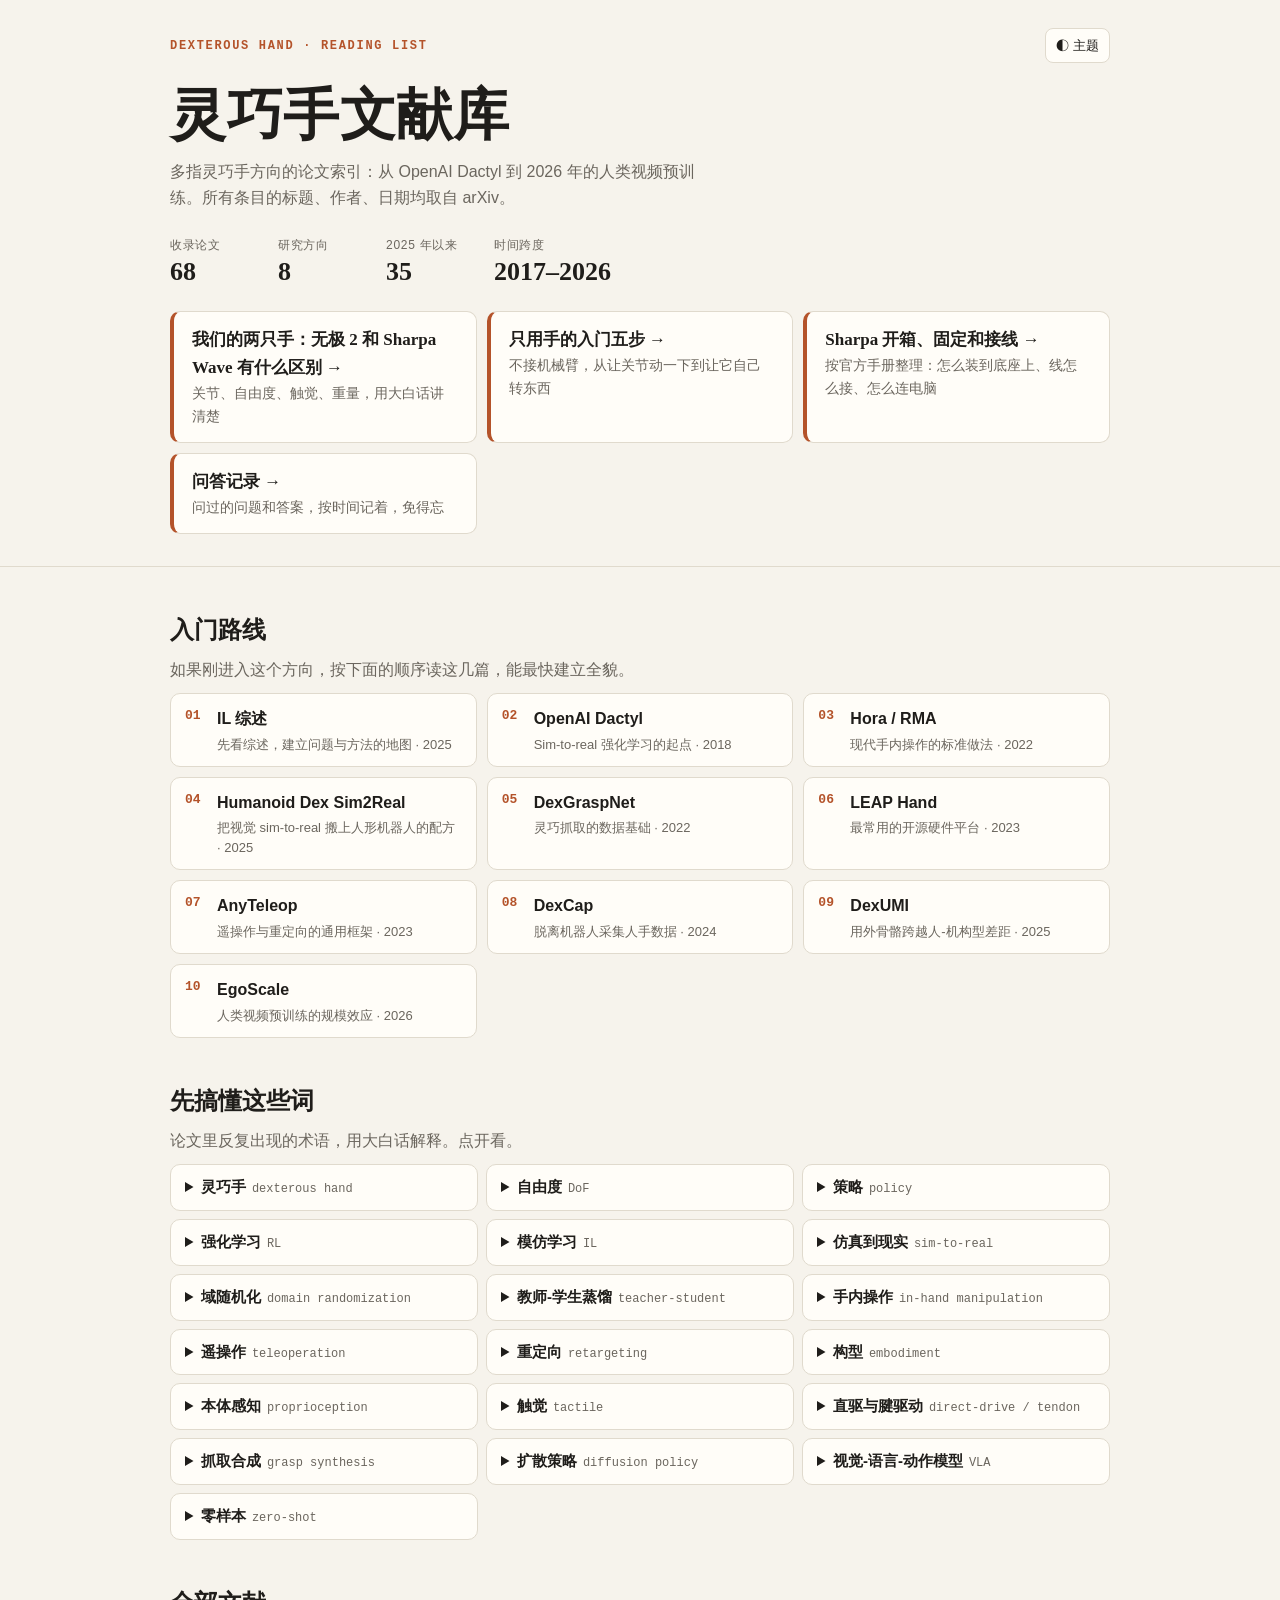
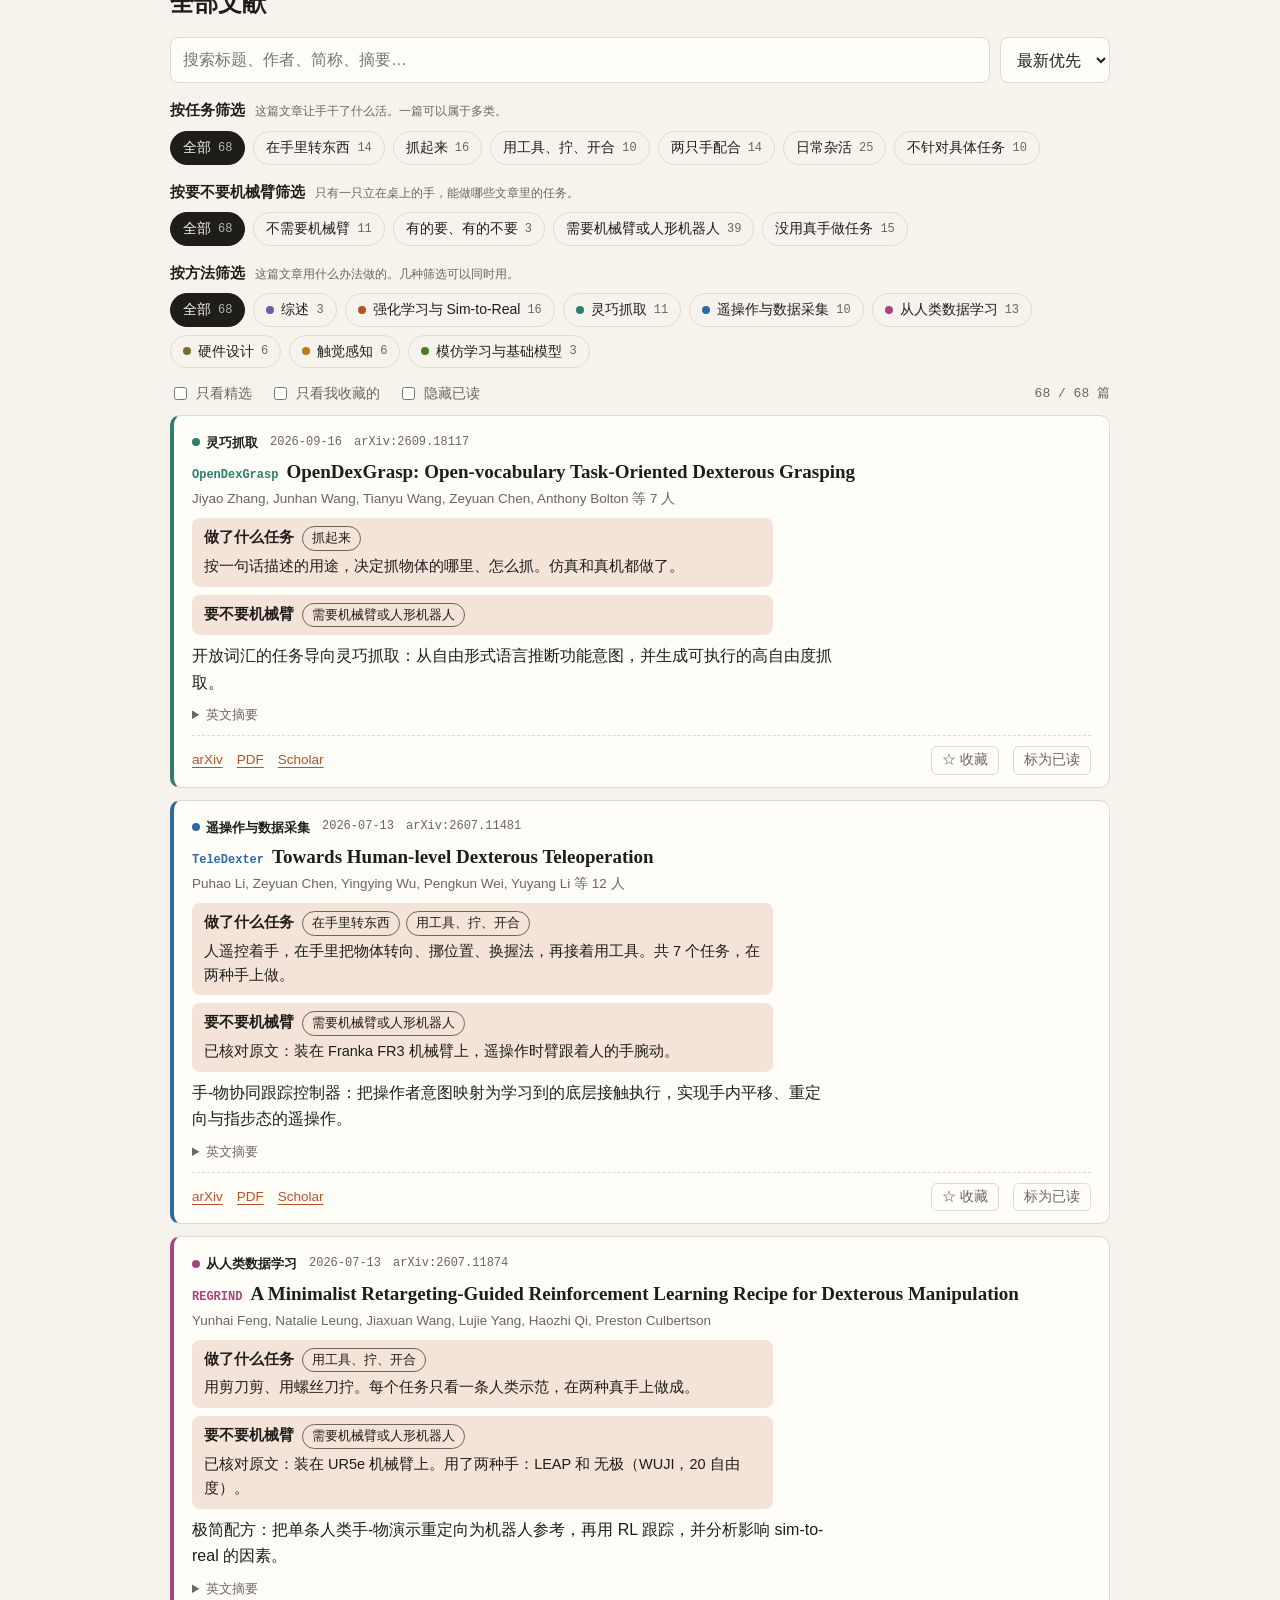
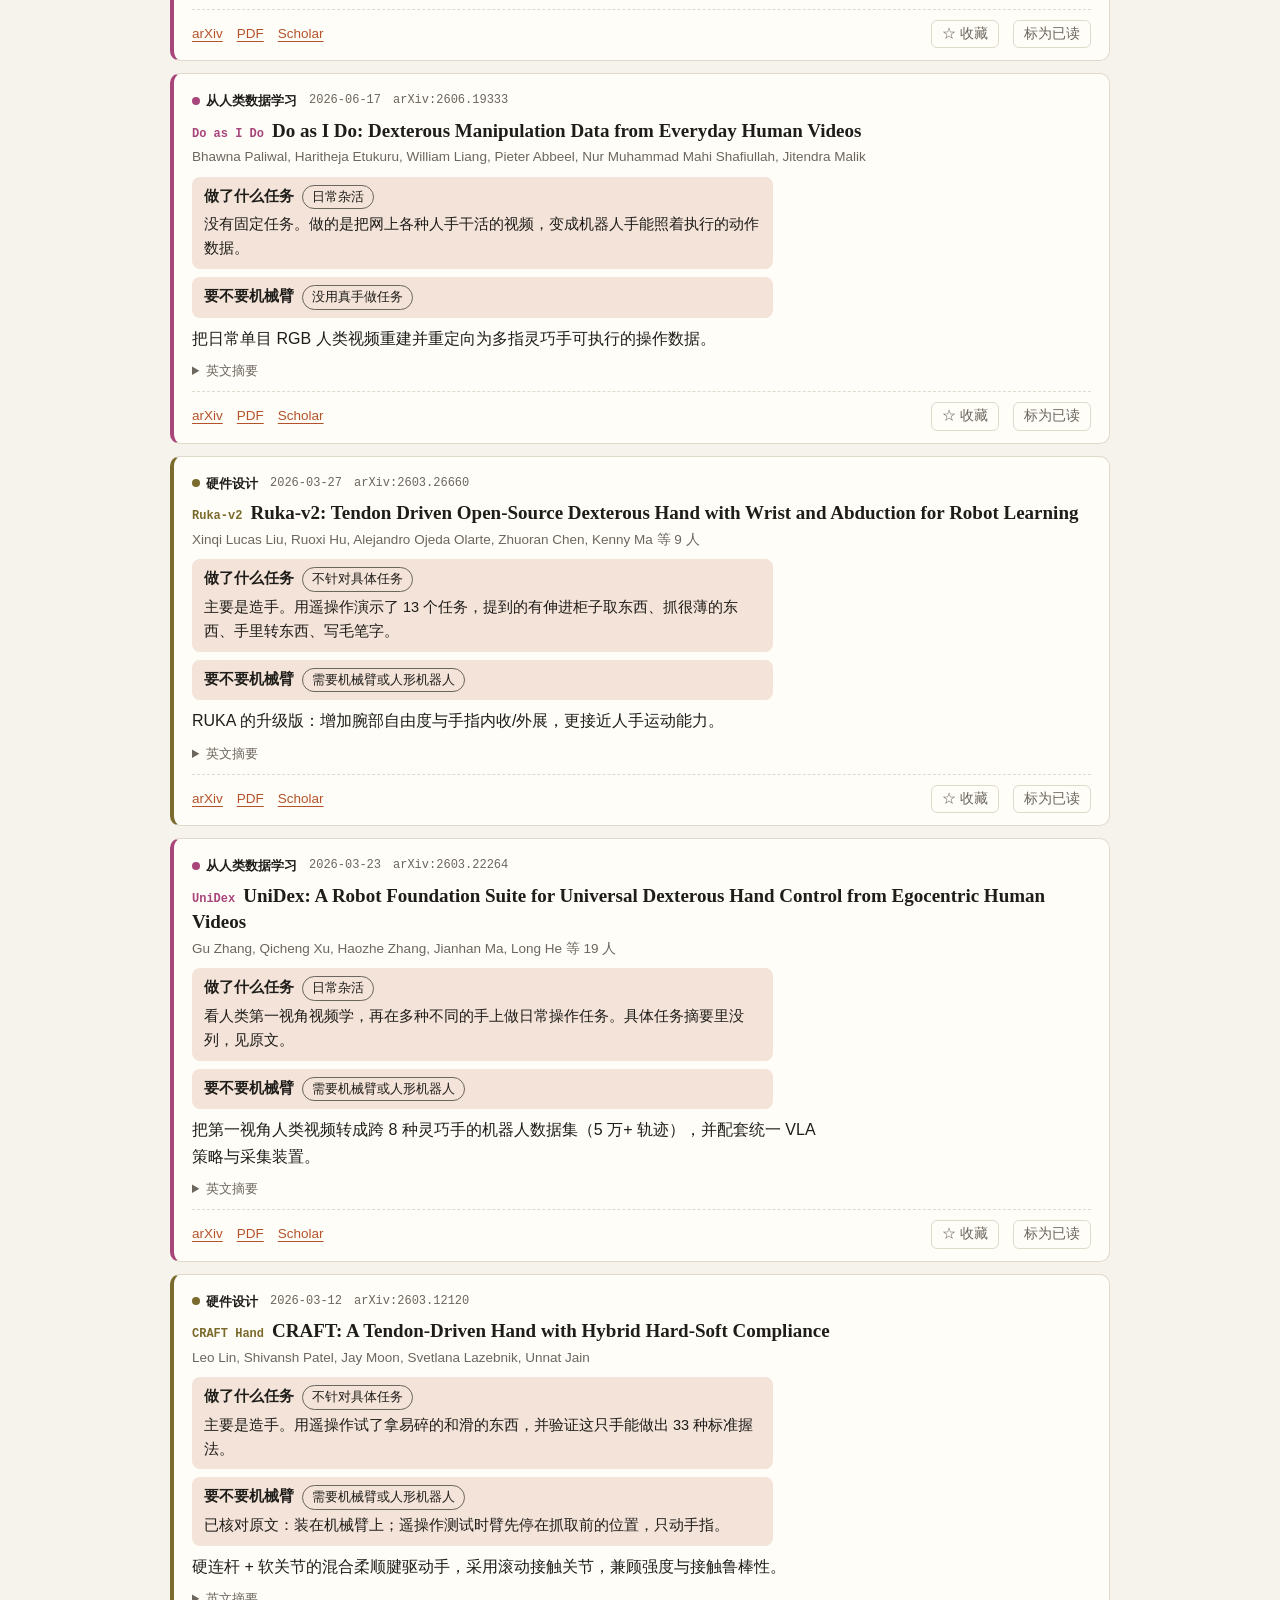
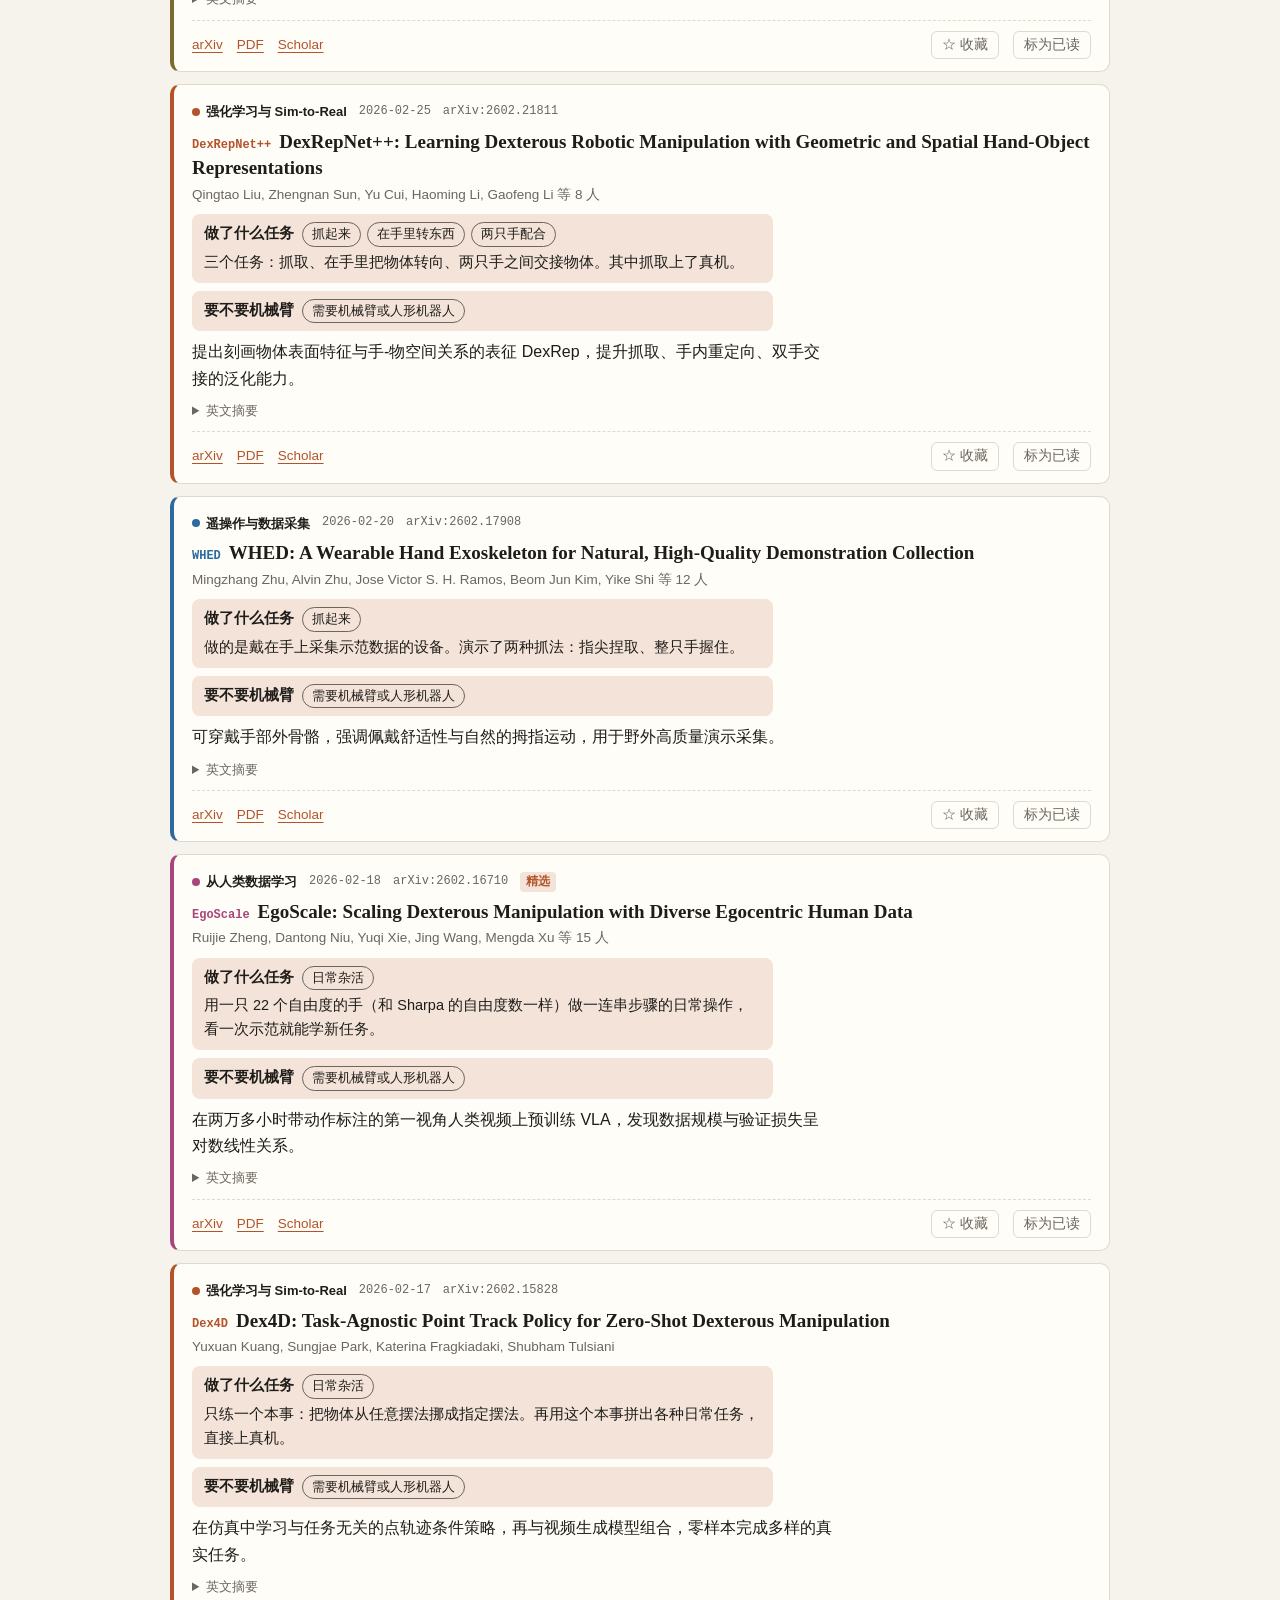
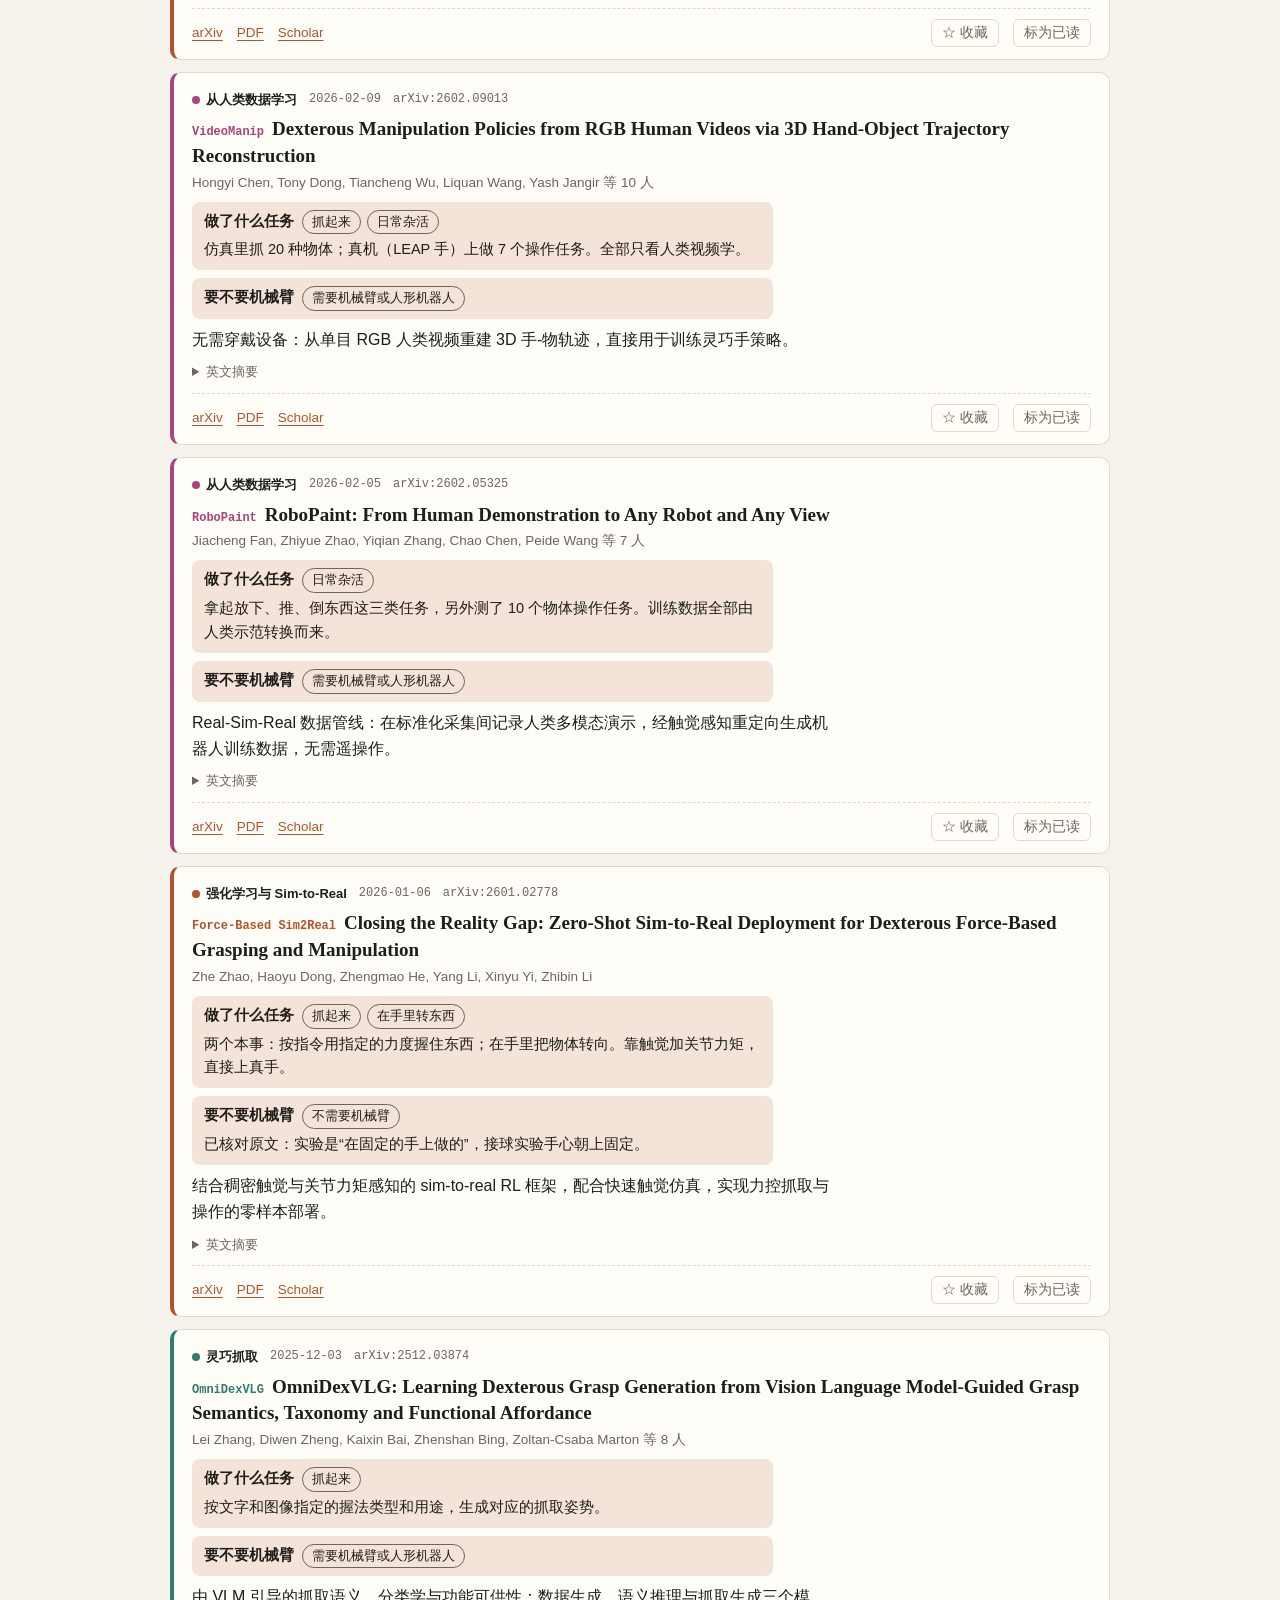
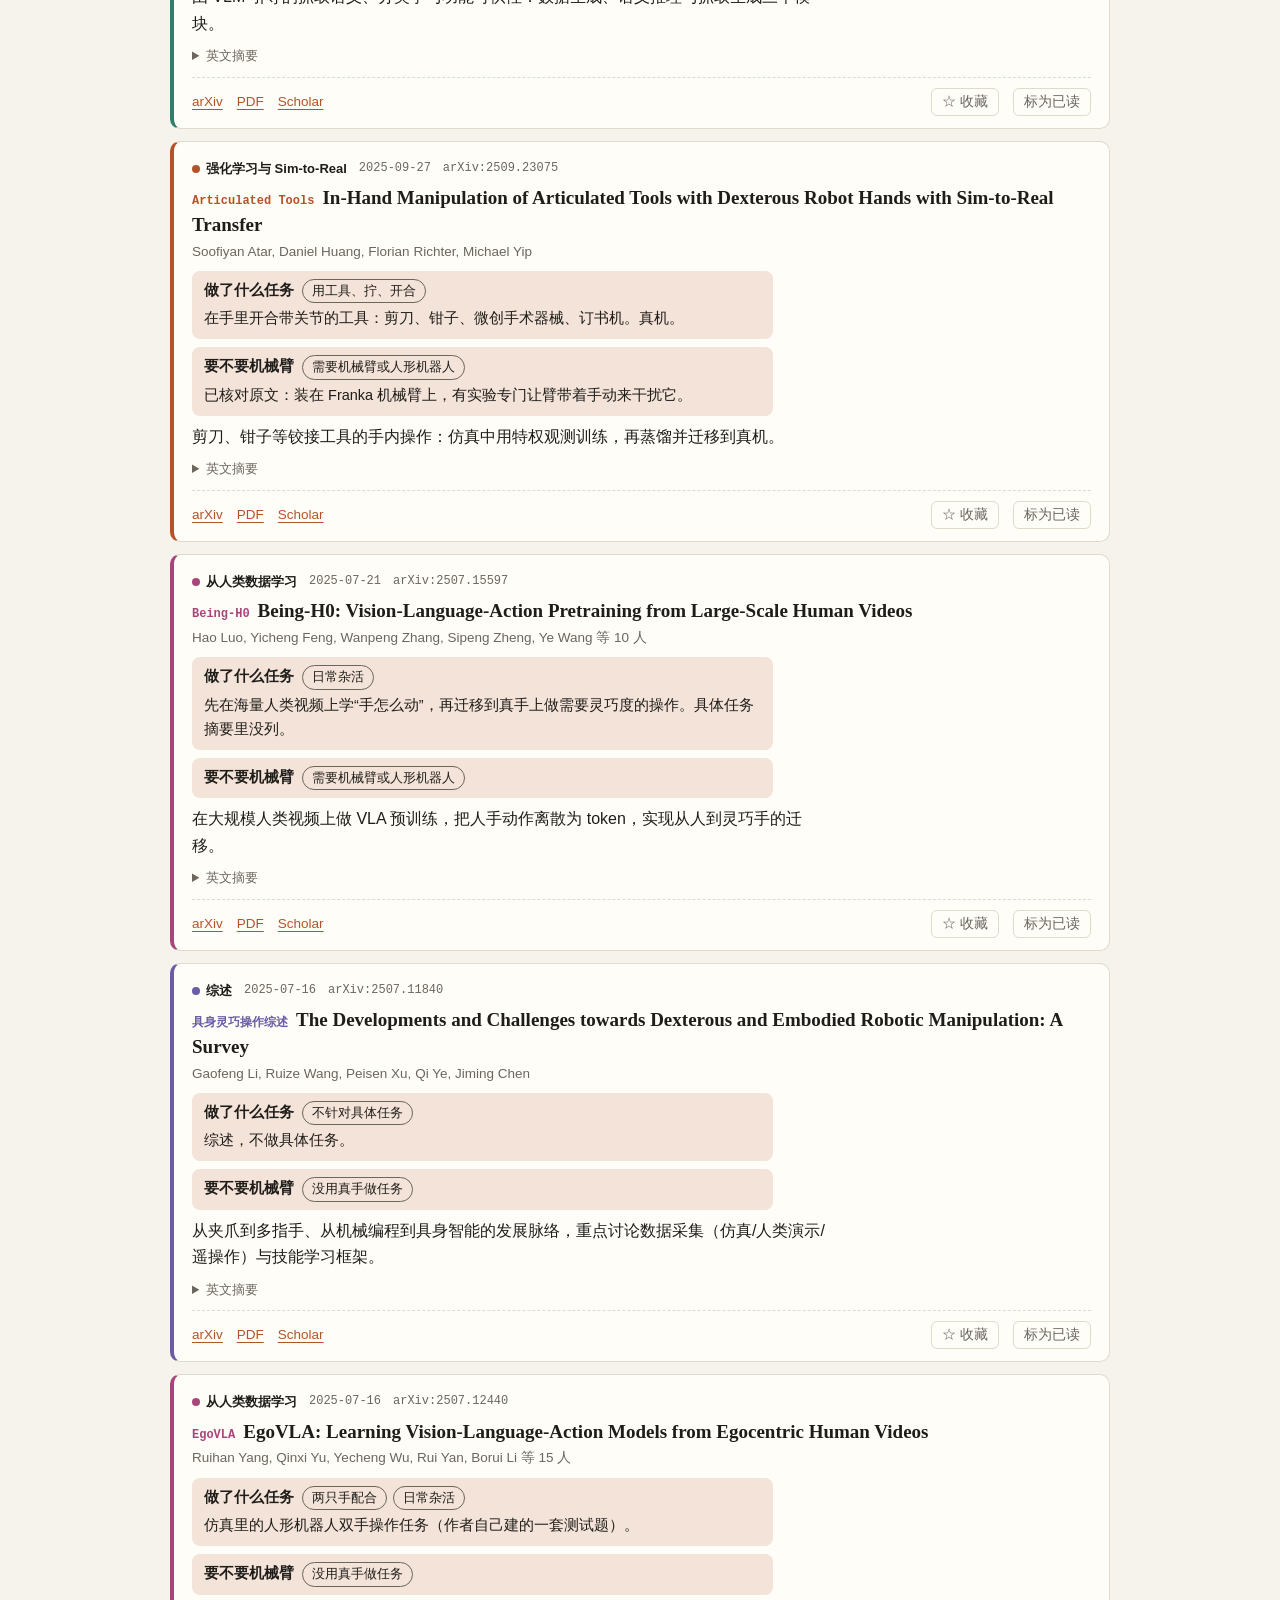
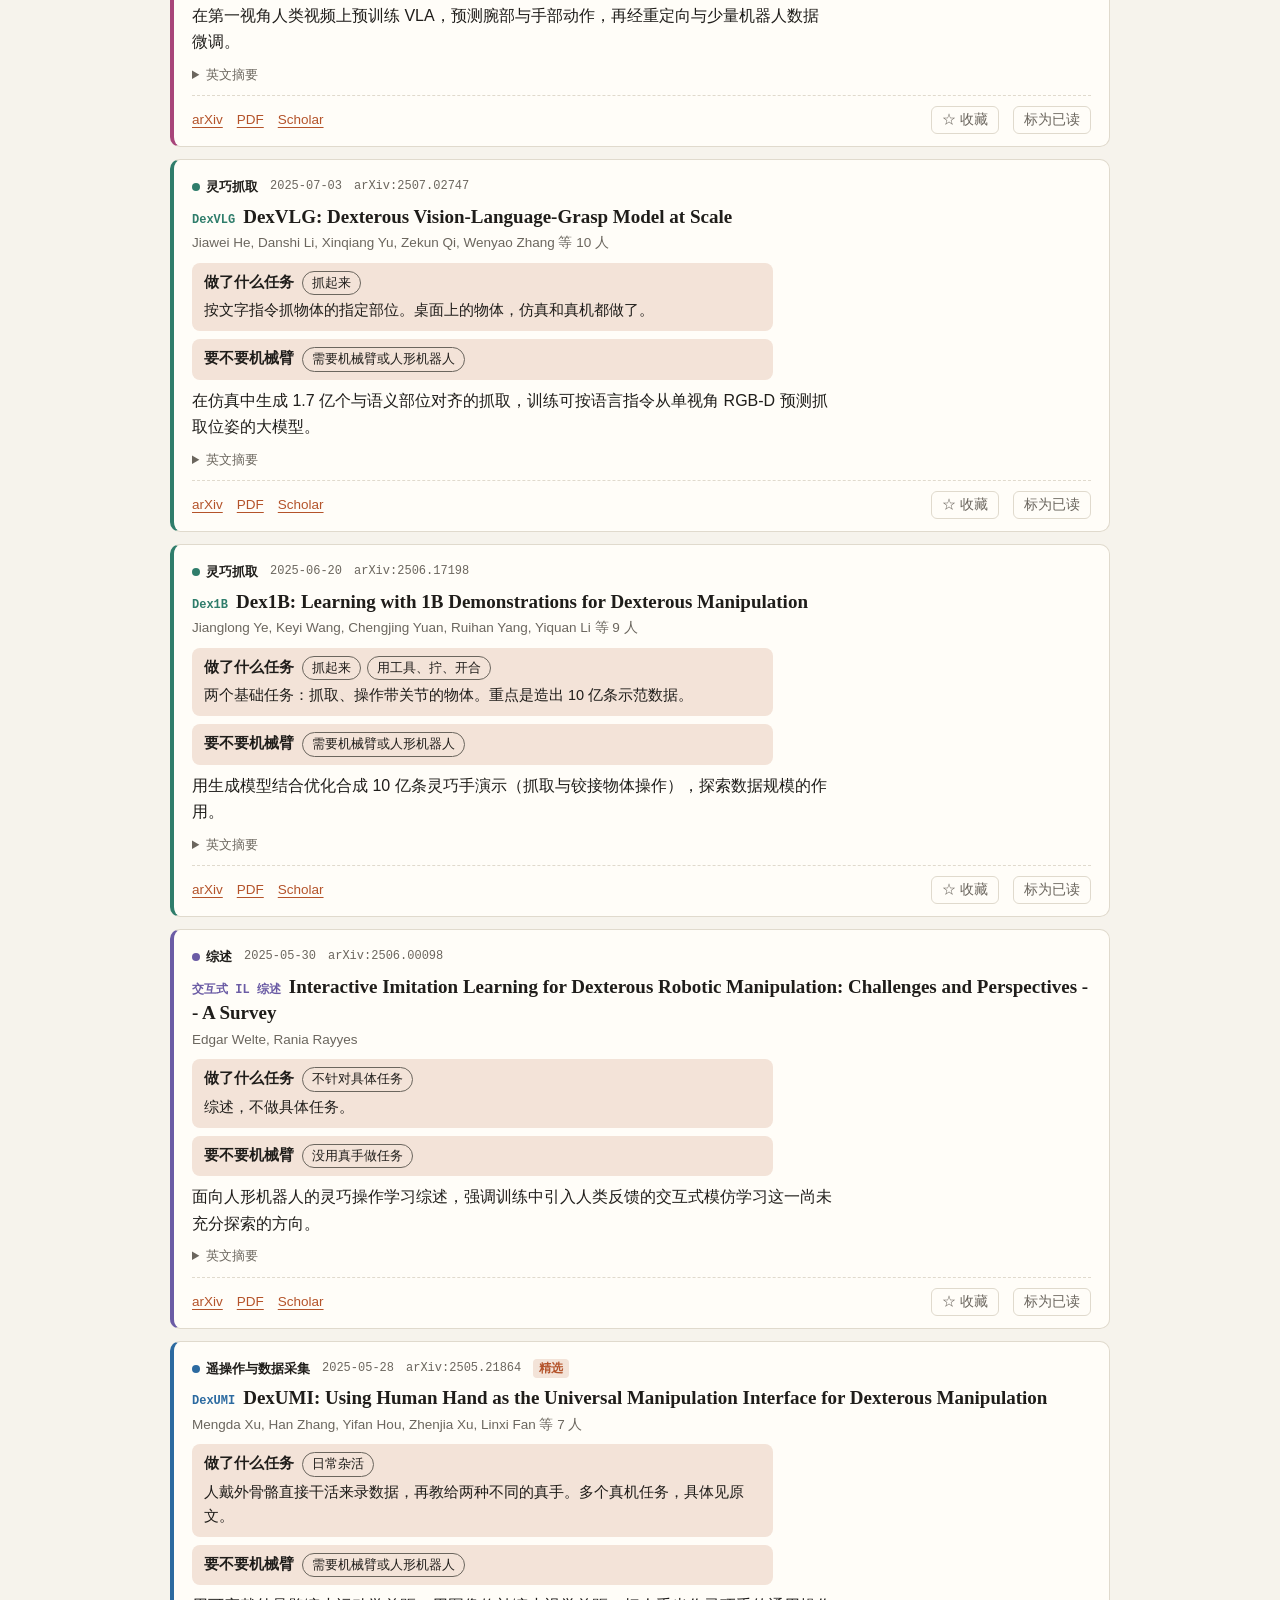
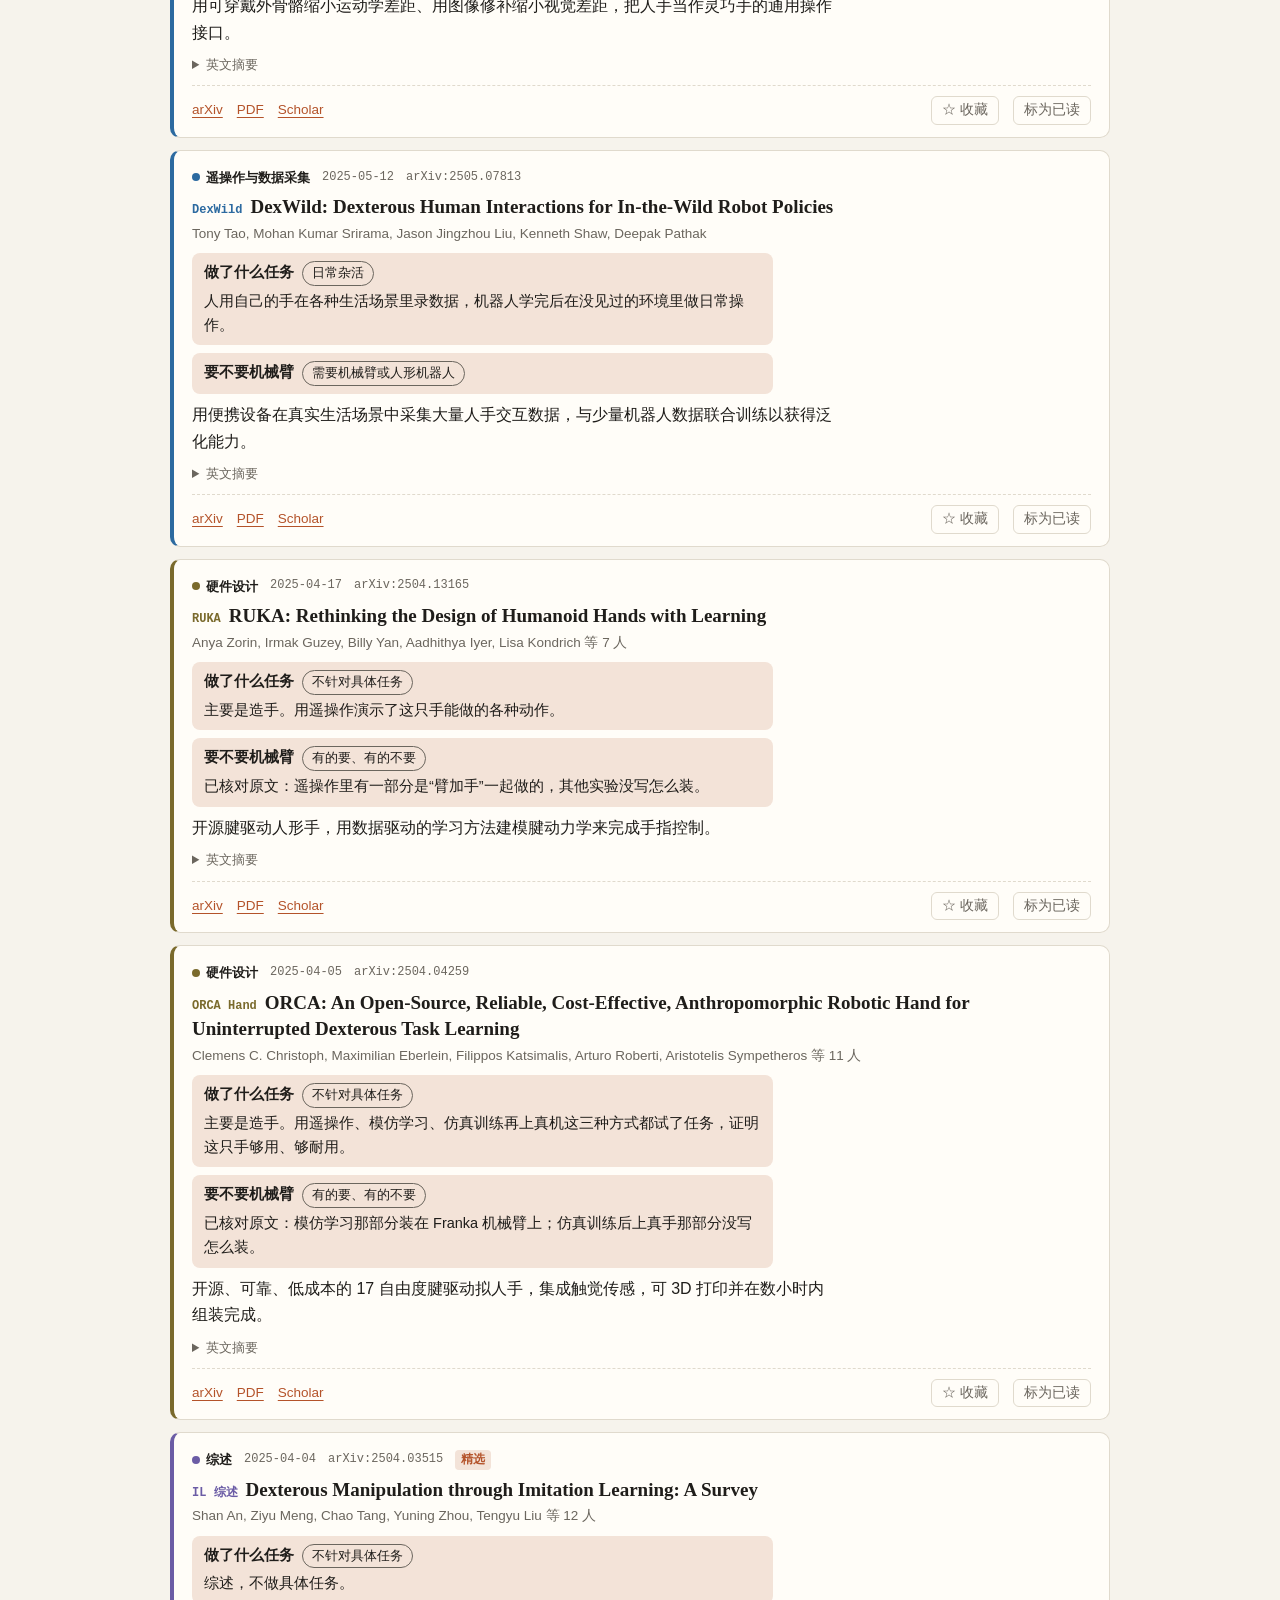
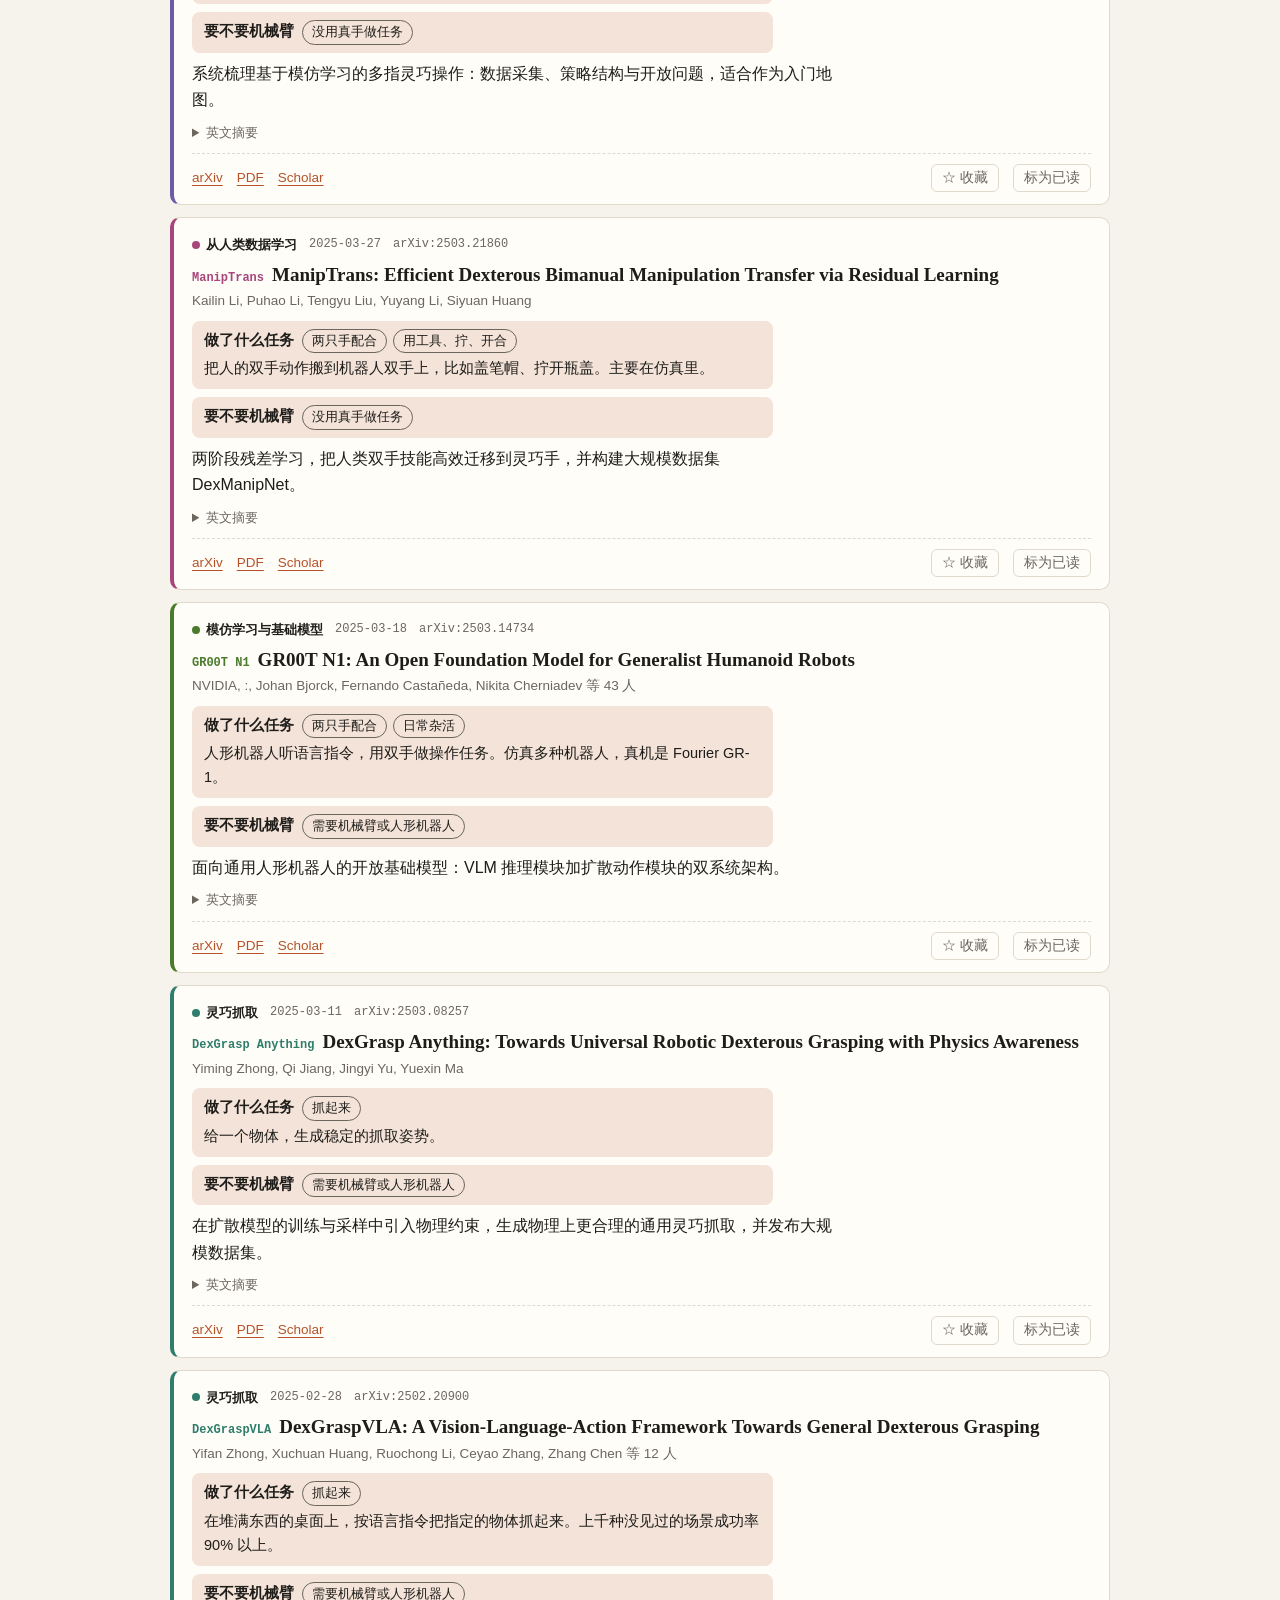
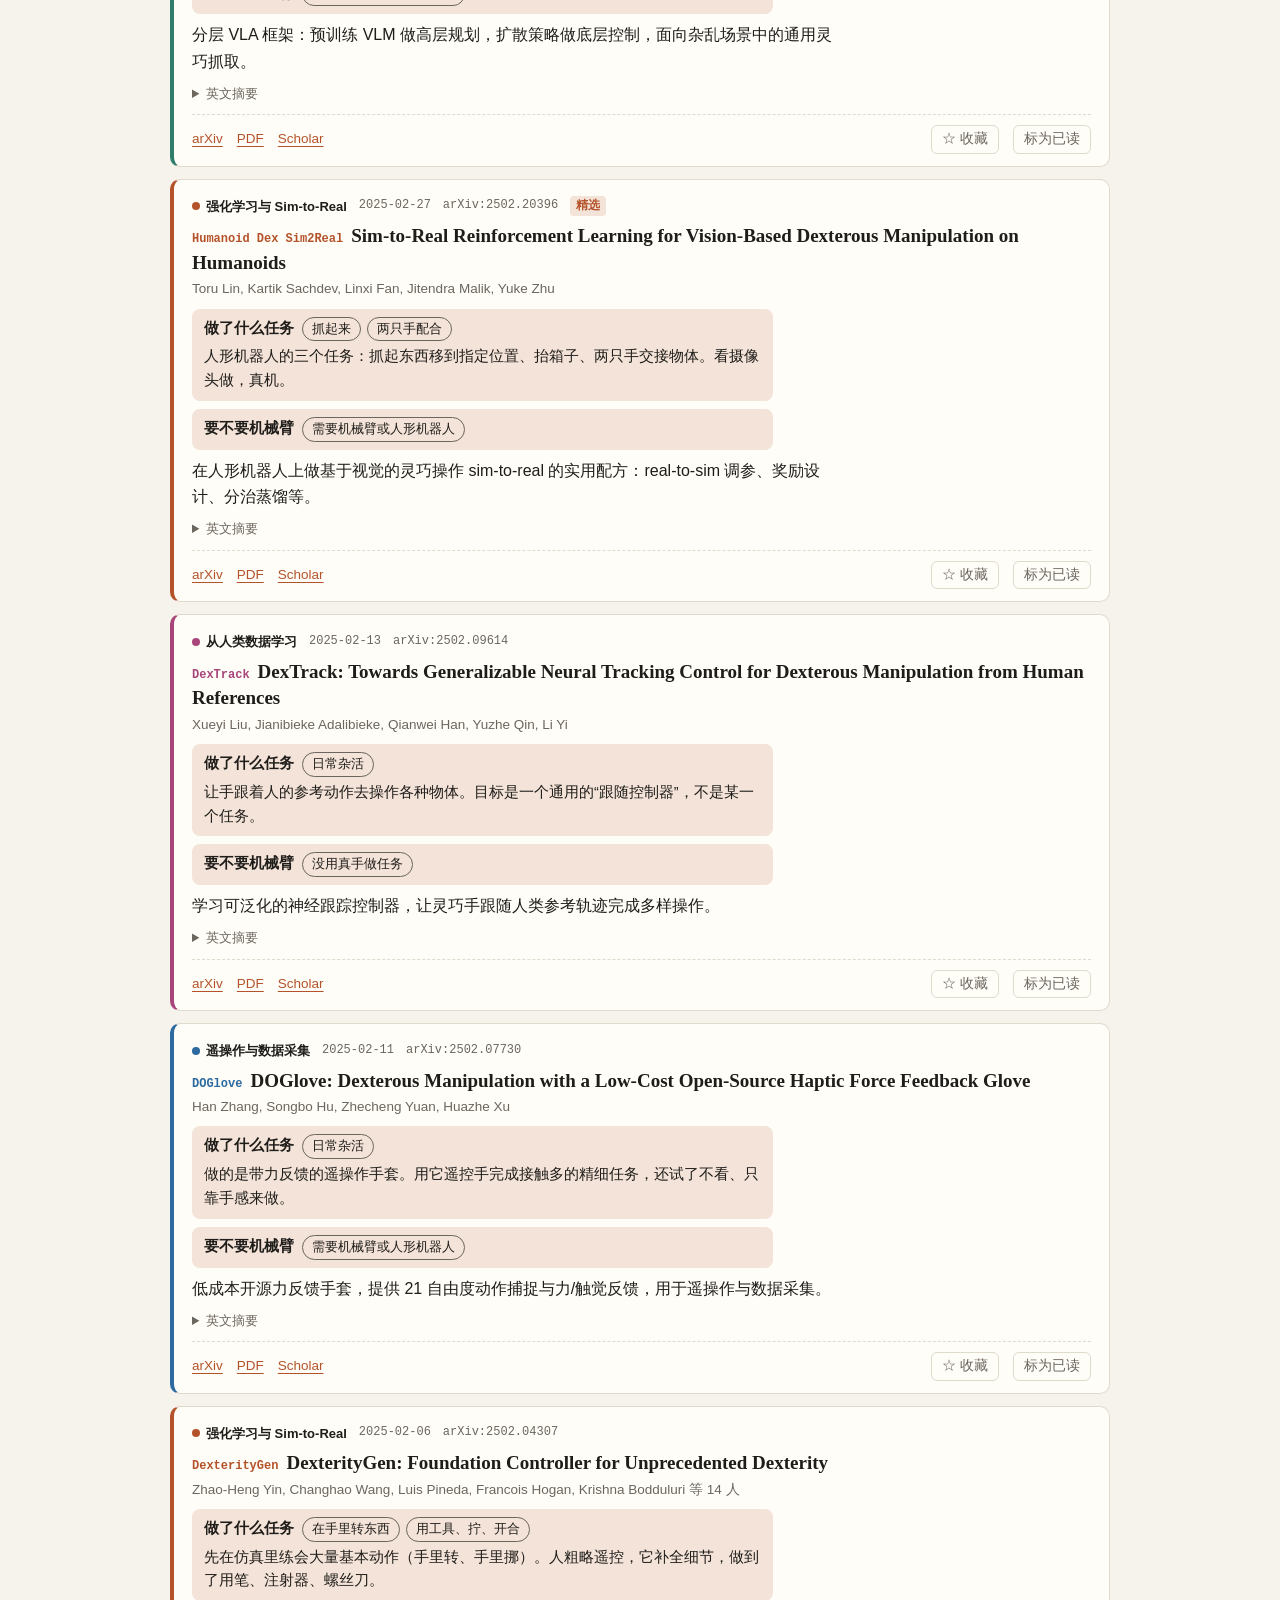
==== index.html @ 84facf24 "Sharpa 连上电脑并校准成功；文献库加“要不要机械臂”筛选 - 问答记录：问题 11（网口没设地址导致 ping 不通）、问题 12（校准报 Soft limit validation faile" ====
<!doctype html>
<html lang="zh-CN">
<head>
<meta charset="utf-8">
<meta name="viewport" content="width=device-width, initial-scale=1">
<title>灵巧手文献库 · Dexterous Hand Reading List</title>
<link rel="stylesheet" href="style.css">
</head>
<body>
<header class="masthead">
  <div class="wrap">
    <div class="mast-top">
      <span class="kicker">Dexterous Hand · Reading List</span>
      <button id="theme" class="ghost" type="button" aria-label="切换明暗主题">◐ 主题</button>
    </div>
    <h1>灵巧手文献库</h1>
    <p class="lede">多指灵巧手方向的论文索引：从 OpenAI Dactyl 到 2026 年的人类视频预训练。所有条目的标题、作者、日期均取自 arXiv。</p>
    <dl class="stats" id="stats"></dl>
    <div class="navcards">
      <a class="navcard" href="compare.html"><strong>我们的两只手：无极 2 和 Sharpa Wave 有什么区别 →</strong><span>关节、自由度、触觉、重量，用大白话讲清楚</span></a>
      <a class="navcard" href="start.html"><strong>只用手的入门五步 →</strong><span>不接机械臂，从让关节动一下到让它自己转东西</span></a>
      <a class="navcard" href="setup.html"><strong>Sharpa 开箱、固定和接线 →</strong><span>按官方手册整理：怎么装到底座上、线怎么接、怎么连电脑</span></a>
      <a class="navcard" href="notes.html"><strong>问答记录 →</strong><span>问过的问题和答案，按时间记着，免得忘</span></a>
    </div>
  </div>
</header>

<main class="wrap">
  <section class="route" aria-labelledby="route-h">
    <h2 id="route-h">入门路线</h2>
    <p class="route-note">如果刚进入这个方向，按下面的顺序读这几篇，能最快建立全貌。</p>
    <ol id="route"></ol>
  </section>

  <section aria-labelledby="gloss-h">
    <h2 id="gloss-h">先搞懂这些词</h2>
    <p class="route-note">论文里反复出现的术语，用大白话解释。点开看。</p>
    <div id="gloss" class="gloss"></div>
  </section>

  <section aria-labelledby="lib-h">
    <h2 id="lib-h">全部文献</h2>
    <div class="controls">
      <input id="q" type="search" placeholder="搜索标题、作者、简称、摘要…" autocomplete="off" aria-label="搜索">
      <select id="sort" aria-label="排序">
        <option value="new">最新优先</option>
        <option value="old">最早优先</option>
        <option value="title">按标题</option>
      </select>
    </div>
    <p class="filter-label">按任务筛选 <small>这篇文章让手干了什么活。一篇可以属于多类。</small></p>
    <div class="chips" id="taskchips" role="group" aria-label="按任务筛选"></div>
    <p id="tasknote" class="catnote" hidden></p>
    <p class="filter-label">按要不要机械臂筛选 <small>只有一只立在桌上的手，能做哪些文章里的任务。</small></p>
    <div class="chips" id="mountchips" role="group" aria-label="按要不要机械臂筛选"></div>
    <p id="mountnote" class="catnote" hidden></p>
    <p class="filter-label">按方法筛选 <small>这篇文章用什么办法做的。几种筛选可以同时用。</small></p>
    <div class="chips" id="chips" role="group" aria-label="按方法筛选"></div>
    <p id="catnote" class="catnote" hidden></p>
    <div class="toggles">
      <label><input type="checkbox" id="onlyStar"> 只看精选</label>
      <label><input type="checkbox" id="onlySaved"> 只看我收藏的</label>
      <label><input type="checkbox" id="hideRead"> 隐藏已读</label>
      <span id="count" class="count" aria-live="polite"></span>
    </div>
    <div id="list" class="list"></div>
    <p id="empty" class="empty" hidden>没有符合条件的论文，换个关键词或清除筛选试试。</p>
  </section>
</main>

<footer class="wrap foot">
  <p>数据来源：arXiv API。中文导读为人工撰写的一句话概括，细节请以原文为准。“做了什么任务”根据摘要和对论文的了解整理，没有逐篇核对全文；写着“具体见原文”的是摘要里没列出任务的。收藏与已读状态只保存在本浏览器。</p>
</footer>

<script src="app.js"></script>
</body>
</html>
---- style.css ----
:root {
  --bg: #f6f3ec;
  --surface: #fffdf8;
  --ink: #1f1d1a;
  --muted: #6b665e;
  --line: #e0dacd;
  --accent: #b4532a;
  --accent-soft: #f3e3d8;
  --mark: #ffe9a8;
  --c-survey: #6b5ca5;
  --c-rl: #b4532a;
  --c-grasp: #2f7d6b;
  --c-teleop: #2c6aa0;
  --c-human: #a8457a;
  --c-hardware: #7a6a2c;
  --c-tactile: #c07a1c;
  --c-vla: #4a7a2c;
  --serif: "Noto Serif SC", "Source Han Serif SC", "Songti SC", "STSong", Georgia, serif;
  --sans: -apple-system, "PingFang SC", "Noto Sans SC", "Microsoft YaHei", "Segoe UI", Roboto, sans-serif;
  --mono: ui-monospace, "SF Mono", Menlo, Consolas, monospace;
}
:root[data-theme="dark"] {
  --bg: #171614;
  --surface: #201f1c;
  --ink: #ece7dc;
  --muted: #a09a8e;
  --line: #36332d;
  --accent: #e58a5c;
  --accent-soft: #3a2a20;
  --mark: #5c4a10;
  --c-survey: #a99be0;
  --c-rl: #e58a5c;
  --c-grasp: #6cc2ad;
  --c-teleop: #78b3e6;
  --c-human: #e088b8;
  --c-hardware: #c9b866;
  --c-tactile: #e8ad55;
  --c-vla: #98c877;
}
@media (prefers-color-scheme: dark) {
  :root:not([data-theme="light"]) {
    --bg: #171614; --surface: #201f1c; --ink: #ece7dc; --muted: #a09a8e;
    --line: #36332d; --accent: #e58a5c; --accent-soft: #3a2a20; --mark: #5c4a10;
    --c-survey: #a99be0; --c-rl: #e58a5c; --c-grasp: #6cc2ad; --c-teleop: #78b3e6;
    --c-human: #e088b8; --c-hardware: #c9b866; --c-tactile: #e8ad55; --c-vla: #98c877;
  }
}

* { box-sizing: border-box; }
html { -webkit-text-size-adjust: 100%; }
body {
  margin: 0;
  background: var(--bg);
  color: var(--ink);
  font: 16px/1.65 var(--sans);
}
.wrap { max-width: 980px; margin: 0 auto; padding: 0 20px; }
a { color: var(--accent); text-underline-offset: 3px; }
h1, h2 { font-family: var(--serif); font-weight: 700; text-wrap: balance; }

/* masthead */
.masthead { border-bottom: 1px solid var(--line); padding: 28px 0 32px; }
.mast-top { display: flex; justify-content: space-between; align-items: center; gap: 12px; }
.kicker {
  font: 600 12px/1 var(--mono);
  letter-spacing: .14em; text-transform: uppercase; color: var(--accent);
}
h1 { font-size: clamp(34px, 6vw, 56px); line-height: 1.1; margin: 22px 0 12px; letter-spacing: .01em; }
.lede { max-width: 62ch; color: var(--muted); margin: 0 0 24px; }
.stats { display: flex; flex-wrap: wrap; gap: 8px 36px; margin: 0; }
.stats div { min-width: 72px; }
.stats dt { font-size: 12px; color: var(--muted); letter-spacing: .06em; }
.stats dd { margin: 0; font: 700 26px/1.2 var(--serif); font-variant-numeric: tabular-nums; }

h2 { font-size: 24px; margin: 44px 0 6px; }

/* route */
.route-note { color: var(--muted); margin: 0 0 14px; }
#route { list-style: none; margin: 0; padding: 0; display: grid; gap: 10px; grid-template-columns: repeat(auto-fill, minmax(280px, 1fr)); counter-reset: r; }
#route li {
  counter-increment: r;
  background: var(--surface); border: 1px solid var(--line); border-radius: 10px;
  padding: 12px 14px 12px 46px; position: relative;
}
#route li::before {
  content: counter(r, decimal-leading-zero);
  position: absolute; left: 14px; top: 13px;
  font: 600 13px/1.4 var(--mono); color: var(--accent);
}
#route a { color: var(--ink); font-weight: 600; text-decoration: none; }
#route a:hover { color: var(--accent); text-decoration: underline; }
#route small { display: block; color: var(--muted); font-size: 13px; line-height: 1.5; margin-top: 2px; }

/* glossary */
.gloss { display: grid; gap: 8px; grid-template-columns: repeat(auto-fill, minmax(280px, 1fr)); align-items: start; }
.gloss details { background: var(--surface); border: 1px solid var(--line); border-radius: 10px; padding: 10px 14px; }
.gloss summary { color: var(--ink); font-size: 15px; font-weight: 600; width: auto; }
.gloss summary small { color: var(--muted); font: 12px var(--mono); margin-left: 6px; font-weight: 400; }
.gloss details p { color: var(--ink); font-size: 14.5px; margin: 8px 0 2px; }
.catnote { background: var(--accent-soft); border-radius: 8px; padding: 10px 14px; margin: 12px 0 0; font-size: 14.5px; max-width: 80ch; }

/* controls */
.controls { display: flex; gap: 10px; margin: 14px 0 12px; }
input[type="search"], select, .ghost {
  font: inherit; color: var(--ink); background: var(--surface);
  border: 1px solid var(--line); border-radius: 8px; padding: 9px 12px;
}
input[type="search"] { flex: 1; min-width: 0; }
.ghost { font-size: 13px; padding: 6px 10px; cursor: pointer; }
:is(input, select, button, summary, a):focus-visible { outline: 2px solid var(--accent); outline-offset: 2px; }

.chips { display: flex; flex-wrap: wrap; gap: 8px; }
.chip {
  font: inherit; font-size: 14px; cursor: pointer;
  color: var(--ink); background: transparent;
  border: 1px solid var(--line); border-radius: 999px; padding: 4px 12px;
  display: inline-flex; align-items: center; gap: 7px;
}
.chip .dot, .tag .dot { width: 8px; height: 8px; border-radius: 50%; background: var(--c); flex: none; }
.chip .n { color: var(--muted); font: 12px var(--mono); }
.chip:hover { border-color: var(--muted); }
.chip[aria-pressed="true"] { background: var(--ink); color: var(--bg); border-color: var(--ink); }
.chip[aria-pressed="true"] .n { color: inherit; opacity: .7; }

.toggles { display: flex; flex-wrap: wrap; gap: 6px 18px; align-items: center; margin: 14px 0 6px; font-size: 14px; color: var(--muted); }
.toggles label { cursor: pointer; display: inline-flex; align-items: center; gap: 6px; }
.toggles input { accent-color: var(--accent); }
.count { margin-left: auto; font: 13px var(--mono); }

/* list */
.list { display: grid; gap: 12px; margin-top: 10px; }
.paper {
  background: var(--surface); border: 1px solid var(--line); border-left: 4px solid var(--c);
  border-radius: 10px; padding: 16px 18px 12px;
}
.paper.read { opacity: .6; }
.meta { display: flex; flex-wrap: wrap; align-items: center; gap: 6px 12px; font-size: 13px; color: var(--muted); }
.tag { display: inline-flex; align-items: center; gap: 6px; color: var(--ink); font-weight: 600; }
.meta .date, .meta .aid { font-family: var(--mono); font-size: 12px; }
.star { color: var(--accent); background: var(--accent-soft); border-radius: 4px; padding: 0 6px; font-size: 12px; font-weight: 600; }
.paper h3 { font: 700 19px/1.4 var(--serif); margin: 6px 0 2px; overflow-wrap: anywhere; }
.paper h3 a { color: var(--ink); text-decoration: none; }
.paper h3 a:hover { color: var(--accent); text-decoration: underline; }
.short { font: 600 12px var(--mono); color: var(--c); margin-right: 8px; white-space: nowrap; }
.authors { font-size: 13.5px; color: var(--muted); margin: 0 0 8px; }
.zh { margin: 0 0 8px; max-width: 72ch; }
mark { background: var(--mark); color: inherit; border-radius: 2px; padding: 0 1px; }
details summary { cursor: pointer; font-size: 13px; color: var(--muted); width: fit-content; }
details p { font-size: 14px; color: var(--muted); margin: 8px 0 4px; max-width: 80ch; }
.actions { display: flex; flex-wrap: wrap; gap: 6px 14px; align-items: center; margin-top: 10px; padding-top: 10px; border-top: 1px dashed var(--line); font-size: 13.5px; }
.actions button {
  font: inherit; cursor: pointer; color: var(--muted); background: none;
  border: 1px solid var(--line); border-radius: 6px; padding: 2px 10px;
}
.actions button:hover { color: var(--ink); border-color: var(--muted); }
.actions button[aria-pressed="true"] { color: var(--accent); border-color: var(--accent); background: var(--accent-soft); }
.actions .sp { margin-left: auto; }

.empty { color: var(--muted); text-align: center; padding: 40px 0; }
.foot { color: var(--muted); font-size: 13px; padding-top: 28px; padding-bottom: 48px; margin-top: 40px; border-top: 1px solid var(--line); }

@media (max-width: 560px) {
  .controls { flex-direction: column; }
  .count { margin-left: 0; width: 100%; }
  .paper { padding: 14px 14px 10px; }
  .actions .sp { margin-left: 0; }
}

/* ---- compare page ---- */
.mast-actions { display: inline-flex; gap: 8px; align-items: center; }
a.ghost { text-decoration: none; display: inline-block; }
.navcard {
  display: block; margin-top: 24px; padding: 14px 18px; text-decoration: none; color: var(--ink);
  background: var(--surface); border: 1px solid var(--line); border-left: 4px solid var(--accent); border-radius: 10px;
}
.navcard:hover { border-color: var(--accent); }
.navcard strong { font-family: var(--serif); font-size: 17px; }
.navcard span { display: block; color: var(--muted); font-size: 14px; }

h3.sub { font: 700 18px/1.4 var(--serif); margin: 28px 0 4px; }
.verdicts { display: grid; gap: 12px; grid-template-columns: repeat(auto-fit, minmax(280px, 1fr)); margin-top: 12px; }
.verdict { background: var(--surface); border: 1px solid var(--line); border-top: 4px solid var(--c); border-radius: 10px; padding: 14px 18px; }
.verdict h3 { font: 700 18px/1.4 var(--serif); margin: 0 0 6px; }
.verdict p { margin: 0; }
.explain { max-width: 74ch; }
.explain p { margin: 10px 0; }
.k { border-radius: 4px; padding: 0 5px; font-weight: 600; white-space: nowrap; }
.k-fe { background: color-mix(in srgb, var(--c-teleop) 18%, transparent); }
.k-aa { background: color-mix(in srgb, var(--c-tactile) 22%, transparent); }

.tablewrap { overflow-x: auto; margin: 12px 0; border: 1px solid var(--line); border-radius: 10px; background: var(--surface); }
table { border-collapse: collapse; width: 100%; font-size: 14.5px; min-width: 520px; }
th, td { text-align: left; padding: 9px 14px; border-bottom: 1px solid var(--line); vertical-align: top; }
thead th { font-size: 12.5px; letter-spacing: .04em; color: var(--muted); font-weight: 600; white-space: nowrap; }
tbody tr:last-child td { border-bottom: 0; }
table.num td:nth-child(2), table.num td:nth-child(3) { font-family: var(--mono); font-size: 13.5px; white-space: nowrap; }
tr.grp td { background: var(--bg); font-weight: 600; font-size: 13px; color: var(--muted); }
td.na { color: var(--muted); }
code { font-family: var(--mono); font-size: .92em; background: var(--bg); border: 1px solid var(--line); border-radius: 4px; padding: 0 5px; }

.legend { display: flex; flex-wrap: wrap; gap: 6px 20px; font-size: 13.5px; color: var(--muted); margin: 6px 0 14px; }
.legend span { display: inline-flex; align-items: center; gap: 7px; }
.dot { display: inline-block; width: 14px; height: 14px; border-radius: 50%; flex: none; }
.dot.fe { background: var(--c-teleop); }
.dot.aa { background: var(--c-tactile); }
.dot.palm { background: var(--c-human); }
.dot.extra { box-shadow: 0 0 0 2px var(--surface), 0 0 0 4px var(--ink); }
.legend .dot.extra { background: var(--muted); box-shadow: 0 0 0 2px var(--bg), 0 0 0 4px var(--ink); }

.hands { display: grid; gap: 14px; grid-template-columns: repeat(auto-fit, minmax(300px, 1fr)); }
.hand { margin: 0; background: var(--surface); border: 1px solid var(--line); border-radius: 12px; padding: 16px 12px 14px; }
.hand figcaption { display: flex; flex-wrap: wrap; align-items: baseline; gap: 4px 12px; padding: 0 6px 12px; }
.hand figcaption strong { font: 700 19px var(--serif); }
.hand figcaption span { color: var(--muted); font-size: 13px; }
.fingers { display: grid; grid-template-columns: repeat(5, 1fr); gap: 4px; }
.finger { text-align: center; min-width: 0; }
.chain { position: relative; display: grid; gap: 6px; padding: 4px 0; }
.joint { height: 50px; display: flex; flex-direction: column; align-items: center; justify-content: center; gap: 4px; position: relative; }
.joint:not(.empty)::before {
  content: ""; position: absolute; left: 50%; top: -6px; bottom: 0; width: 2px; margin-left: -1px;
  background: var(--line); z-index: 0;
}
.dots { display: flex; gap: 6px; position: relative; z-index: 1; background: var(--surface); padding: 3px 4px; border-radius: 10px; }
.jname { font-size: 11px; line-height: 1.2; color: var(--muted); position: relative; z-index: 1; background: var(--surface); padding: 0 2px; white-space: nowrap; }
.fname { font-weight: 600; font-size: 14px; border-top: 2px solid var(--ink); padding-top: 6px; margin-top: 2px; }
.fcount { font: 12px var(--mono); color: var(--muted); }

.caveat { background: var(--accent-soft); border-radius: 10px; padding: 6px 18px; max-width: 80ch; }
.caveat li { margin: 10px 0; }
section > h2 + .route-note { margin-bottom: 10px; }

/* ---- start page ---- */
.mast-actions { flex-wrap: wrap; justify-content: flex-end; }
.navcards { display: grid; gap: 10px; grid-template-columns: repeat(auto-fit, minmax(260px, 1fr)); margin-top: 24px; }
.navcards .navcard { margin-top: 0; }
.progress { display: flex; align-items: center; gap: 14px; max-width: 460px; font: 13px var(--mono); color: var(--muted); }
.bar { flex: 1; height: 8px; background: var(--line); border-radius: 99px; overflow: hidden; }
.bar i { display: block; height: 100%; width: 0; background: var(--accent); border-radius: 99px; transition: width .25s; }
.steps { list-style: none; margin: 12px 0 0; padding: 0; display: grid; gap: 14px; }
.step { background: var(--surface); border: 1px solid var(--line); border-left: 4px solid var(--accent); border-radius: 10px; padding: 16px 20px 14px; }
.step.is-done { border-left-color: var(--c-grasp); }
.step.is-done h3 { text-decoration: line-through; text-decoration-color: var(--muted); }
.step-head { display: flex; align-items: baseline; gap: 12px; flex-wrap: wrap; }
.step-n { font: 600 14px var(--mono); color: var(--accent); }
.step h3 { font: 700 20px/1.35 var(--serif); margin: 0; flex: 1; min-width: 12ch; }
.step p { margin: 10px 0; max-width: 74ch; }
.done { font-size: 13.5px; color: var(--muted); cursor: pointer; display: inline-flex; gap: 6px; align-items: center; white-space: nowrap; }
.done input { accent-color: var(--c-grasp); width: 16px; height: 16px; }
.goal { background: var(--bg); border-radius: 8px; padding: 8px 12px; }
.tools { display: grid; gap: 8px; grid-template-columns: repeat(auto-fit, minmax(260px, 1fr)); margin-top: 12px; padding-top: 12px; border-top: 1px dashed var(--line); font-size: 14.5px; }
.tools b { display: block; font: 600 12px var(--mono); color: var(--muted); letter-spacing: .06em; margin-bottom: 2px; }
.tools a { overflow-wrap: anywhere; }
.aside { font-size: 14px; color: var(--muted); }
ol.plain { max-width: 74ch; padding-left: 1.4em; margin: 8px 0; }
ol.plain li { margin: 7px 0; }
.manual-links { border-top: 0; padding-top: 0; margin: 4px 0 8px; }

/* ---- notes page ---- */
.toc { display: grid; gap: 6px; margin: 28px 0 8px; padding: 14px 18px; background: var(--surface); border: 1px solid var(--line); border-radius: 10px; }
.toc a { color: var(--ink); text-decoration: none; }
.toc a:hover { color: var(--accent); text-decoration: underline; }
.note { background: var(--surface); border: 1px solid var(--line); border-left: 4px solid var(--accent); border-radius: 10px; padding: 18px 22px 14px; margin-top: 16px; scroll-margin-top: 12px; }
.note h2 { font-size: 21px; line-height: 1.4; margin: 6px 0 10px; }
.note-meta { display: flex; gap: 14px; font: 12px var(--mono); color: var(--muted); letter-spacing: .04em; }
.note ul.plain { max-width: 74ch; padding-left: 1.4em; margin: 8px 0; }
.note ul.plain li { margin: 7px 0; }
.more { margin: 14px 0 0; padding-top: 12px; border-top: 1px dashed var(--line); font-size: 14.5px; }

/* screw diagram */
.screws { margin: 12px 0; background: var(--surface); border: 1px solid var(--line); border-radius: 10px; padding: 14px; max-width: 620px; }
.screws svg { display: block; width: 100%; height: auto; }
.screws figcaption { font-size: 13px; color: var(--muted); margin-top: 8px; }
.sc-head { fill: var(--muted); }
.sc-shaft { fill: var(--line); stroke: var(--muted); stroke-width: 1.5; }
.sc-thread path { stroke: var(--muted); stroke-width: 1.5; fill: none; }
.sc-dim path { stroke: var(--accent); stroke-width: 1.5; fill: none; }
.sc-dim text { fill: var(--accent); font: 600 13px var(--sans); }
.sc-name { fill: var(--ink); font: 700 18px var(--mono); }
.sc-note { fill: var(--muted); font: 13px var(--sans); }
.pitfall { border: 1px solid var(--accent); border-left-width: 4px; background: var(--accent-soft); border-radius: 8px; padding: 10px 14px; margin: 10px 0; max-width: 74ch; }
.pitfall-src { display: block; font: 12px var(--mono); color: var(--muted); margin-top: 4px; }

/* ---- 按任务分类 ---- */
.filter-label { margin: 16px 0 8px; font-weight: 600; font-size: 14.5px; }
.filter-label small { font-weight: 400; color: var(--muted); margin-left: 6px; }
.did { margin: 0 0 8px; max-width: 72ch; background: var(--accent-soft); border-radius: 8px; padding: 8px 12px; font-size: 14.5px; }
.did b { margin-right: 8px; }
.did span { display: block; margin-top: 4px; }
.tasktag { font: inherit; font-size: 12.5px; cursor: pointer; margin-right: 6px; padding: 1px 9px; border-radius: 999px; border: 1px solid var(--muted); background: transparent; color: var(--ink); }
.tasktag:hover { background: var(--ink); color: var(--bg); border-color: var(--ink); }

/* 多行命令块 */
pre { background: var(--surface); border: 1px solid var(--line); border-radius: 8px; padding: 10px 12px; margin: 8px 0; overflow-x: auto; font-size: 13px; line-height: 1.6; }
pre code { background: none; padding: 0; border: 0; white-space: pre; }
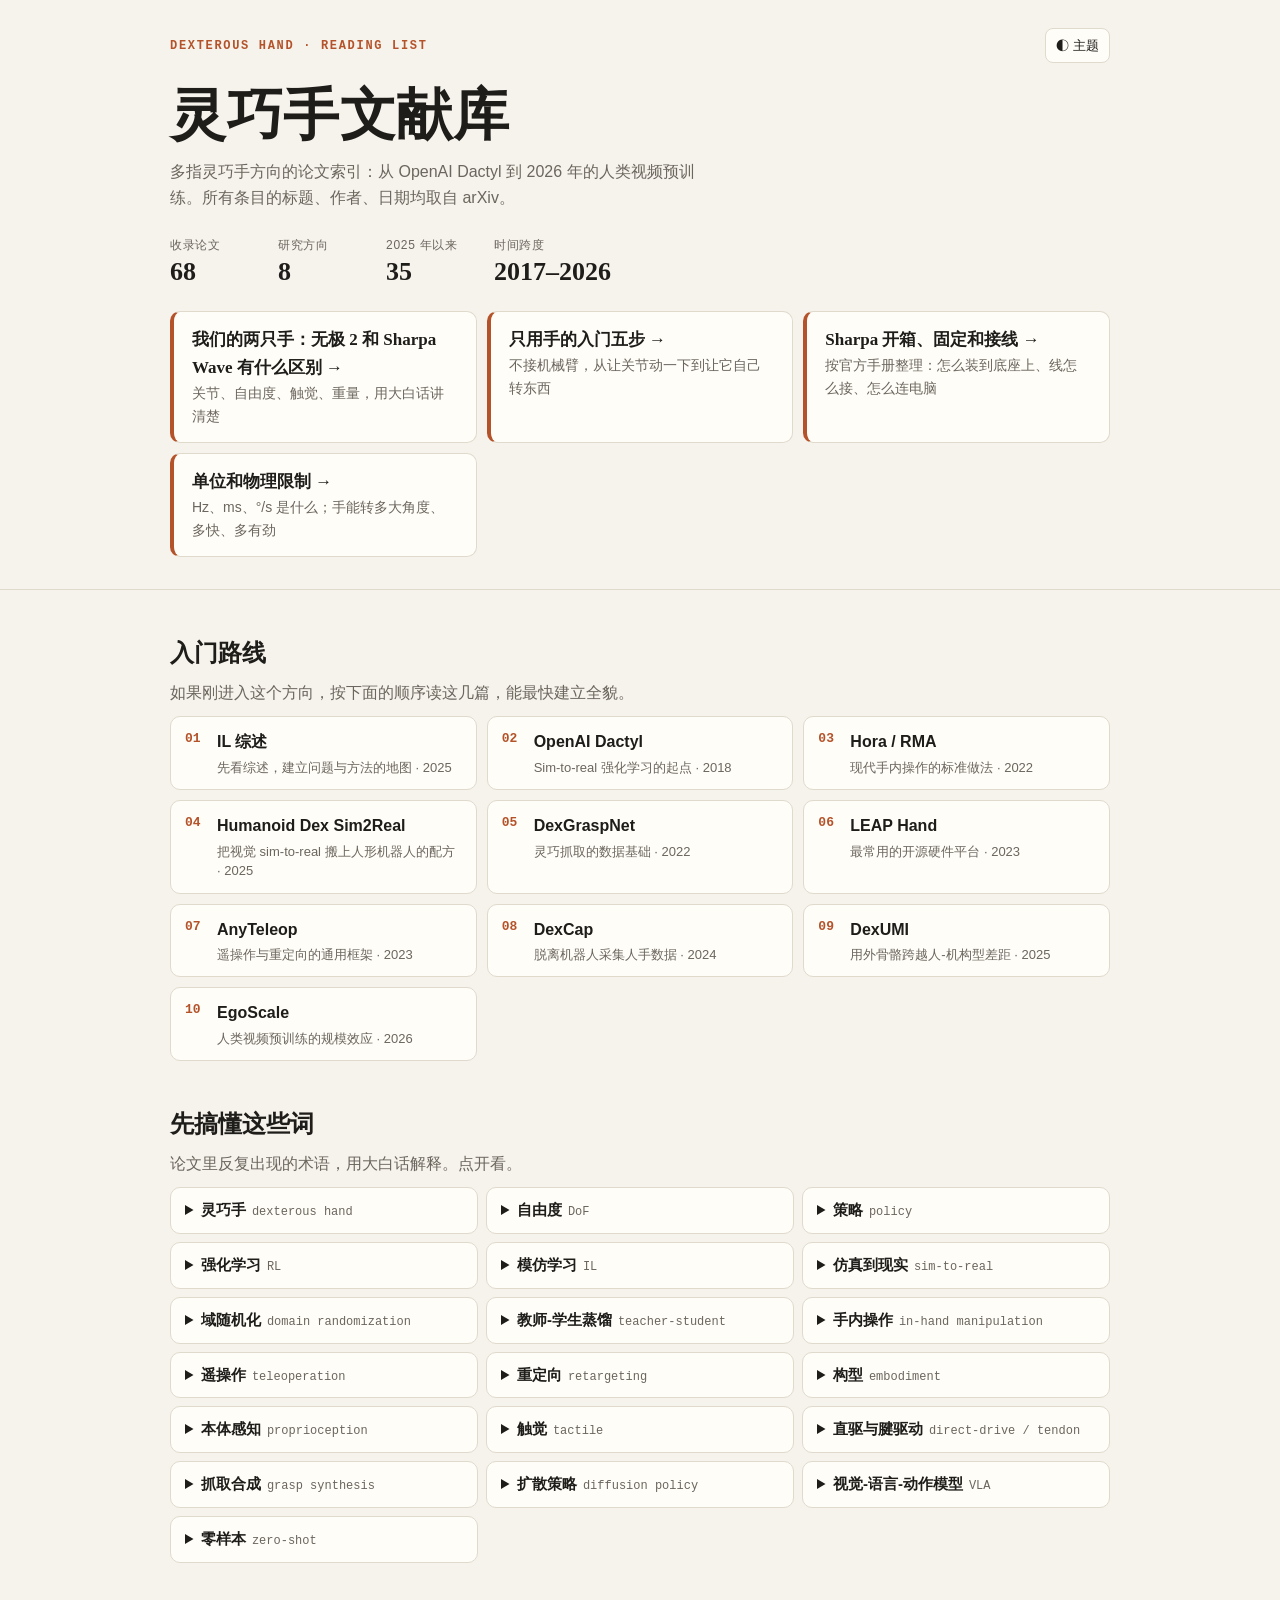
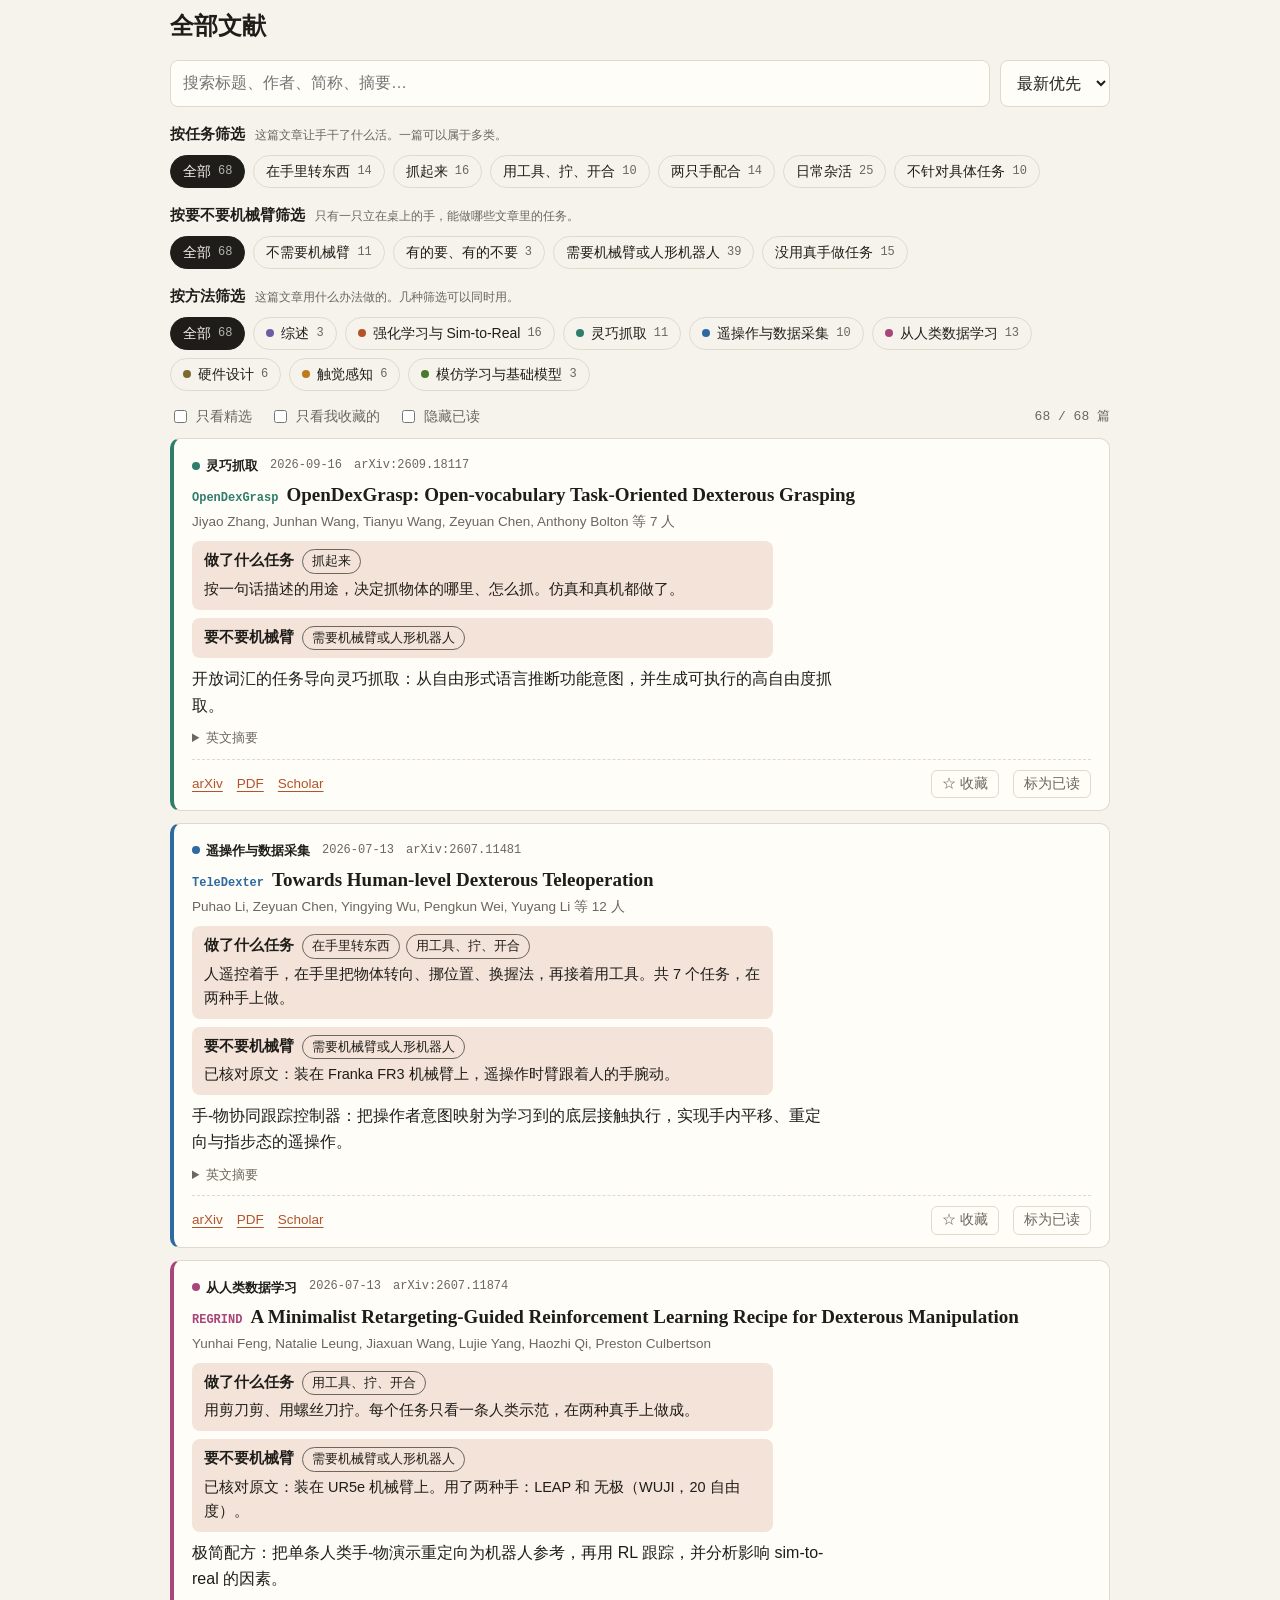
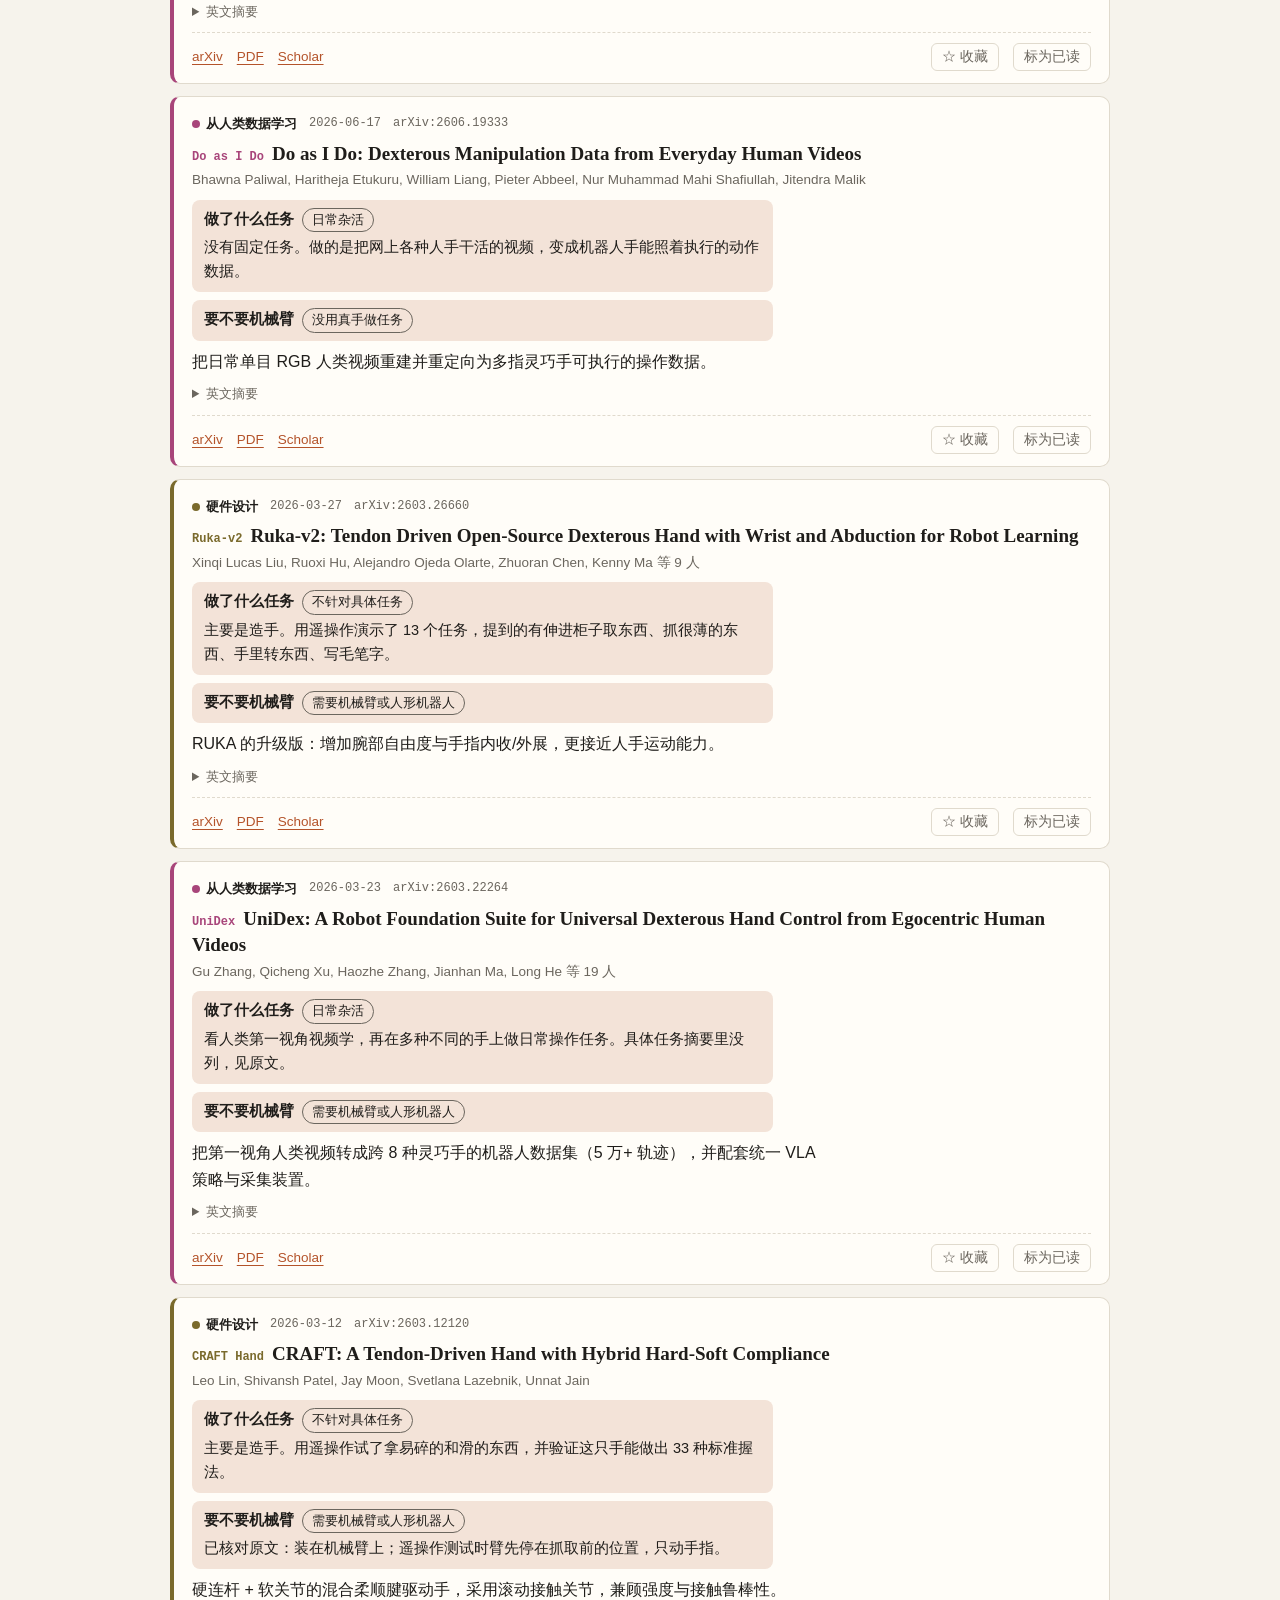
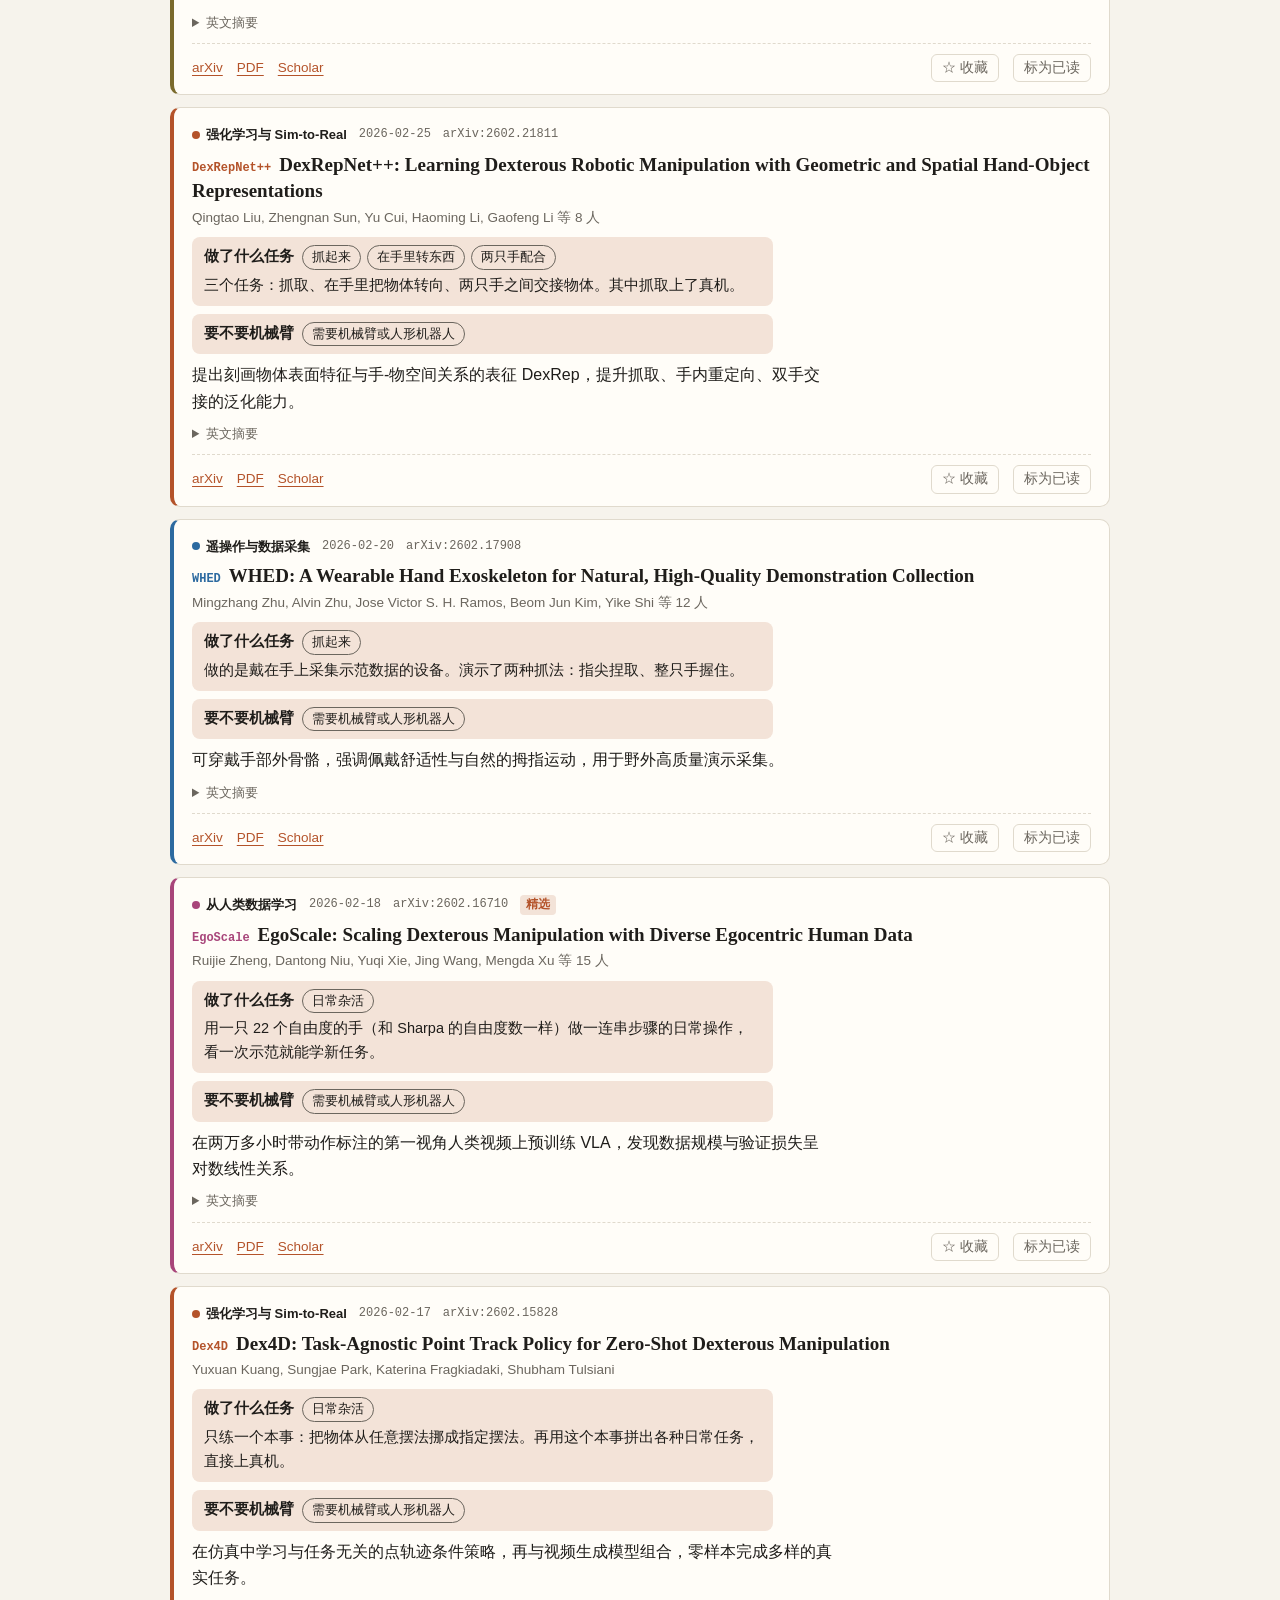
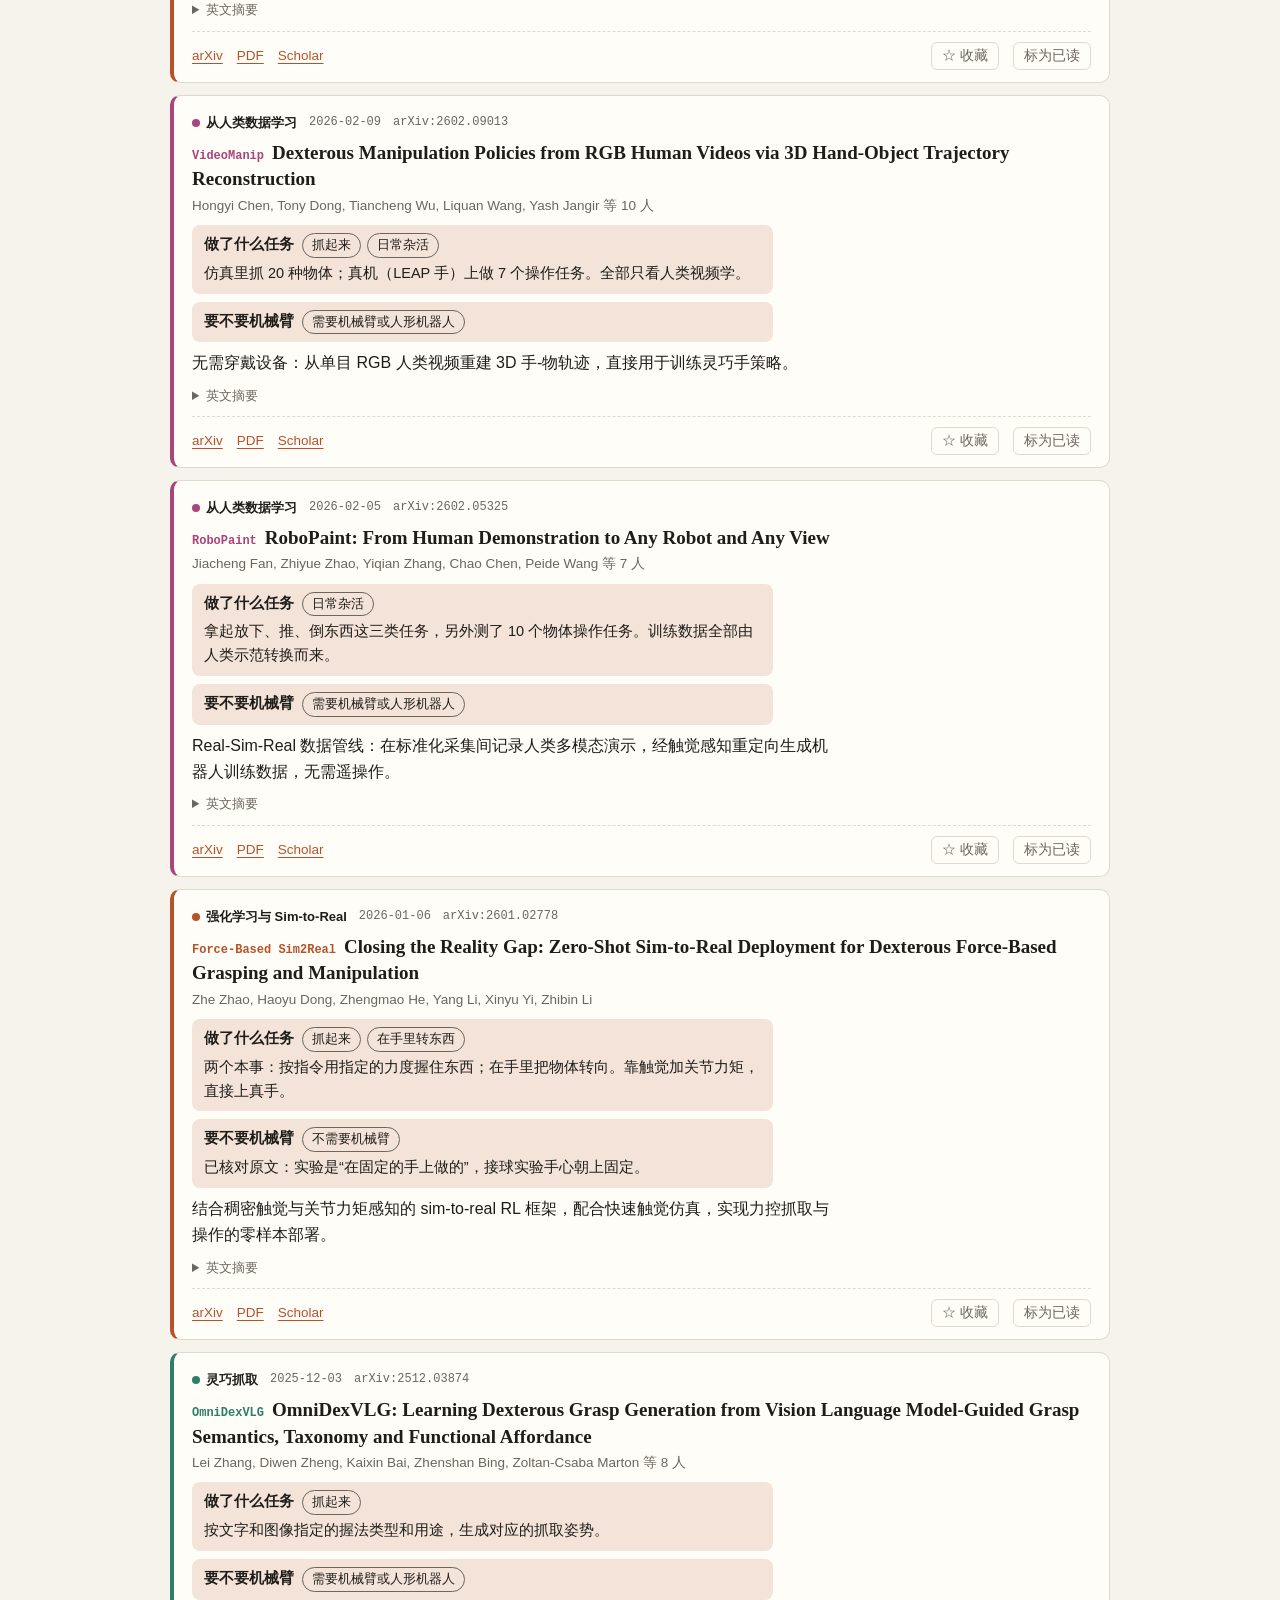
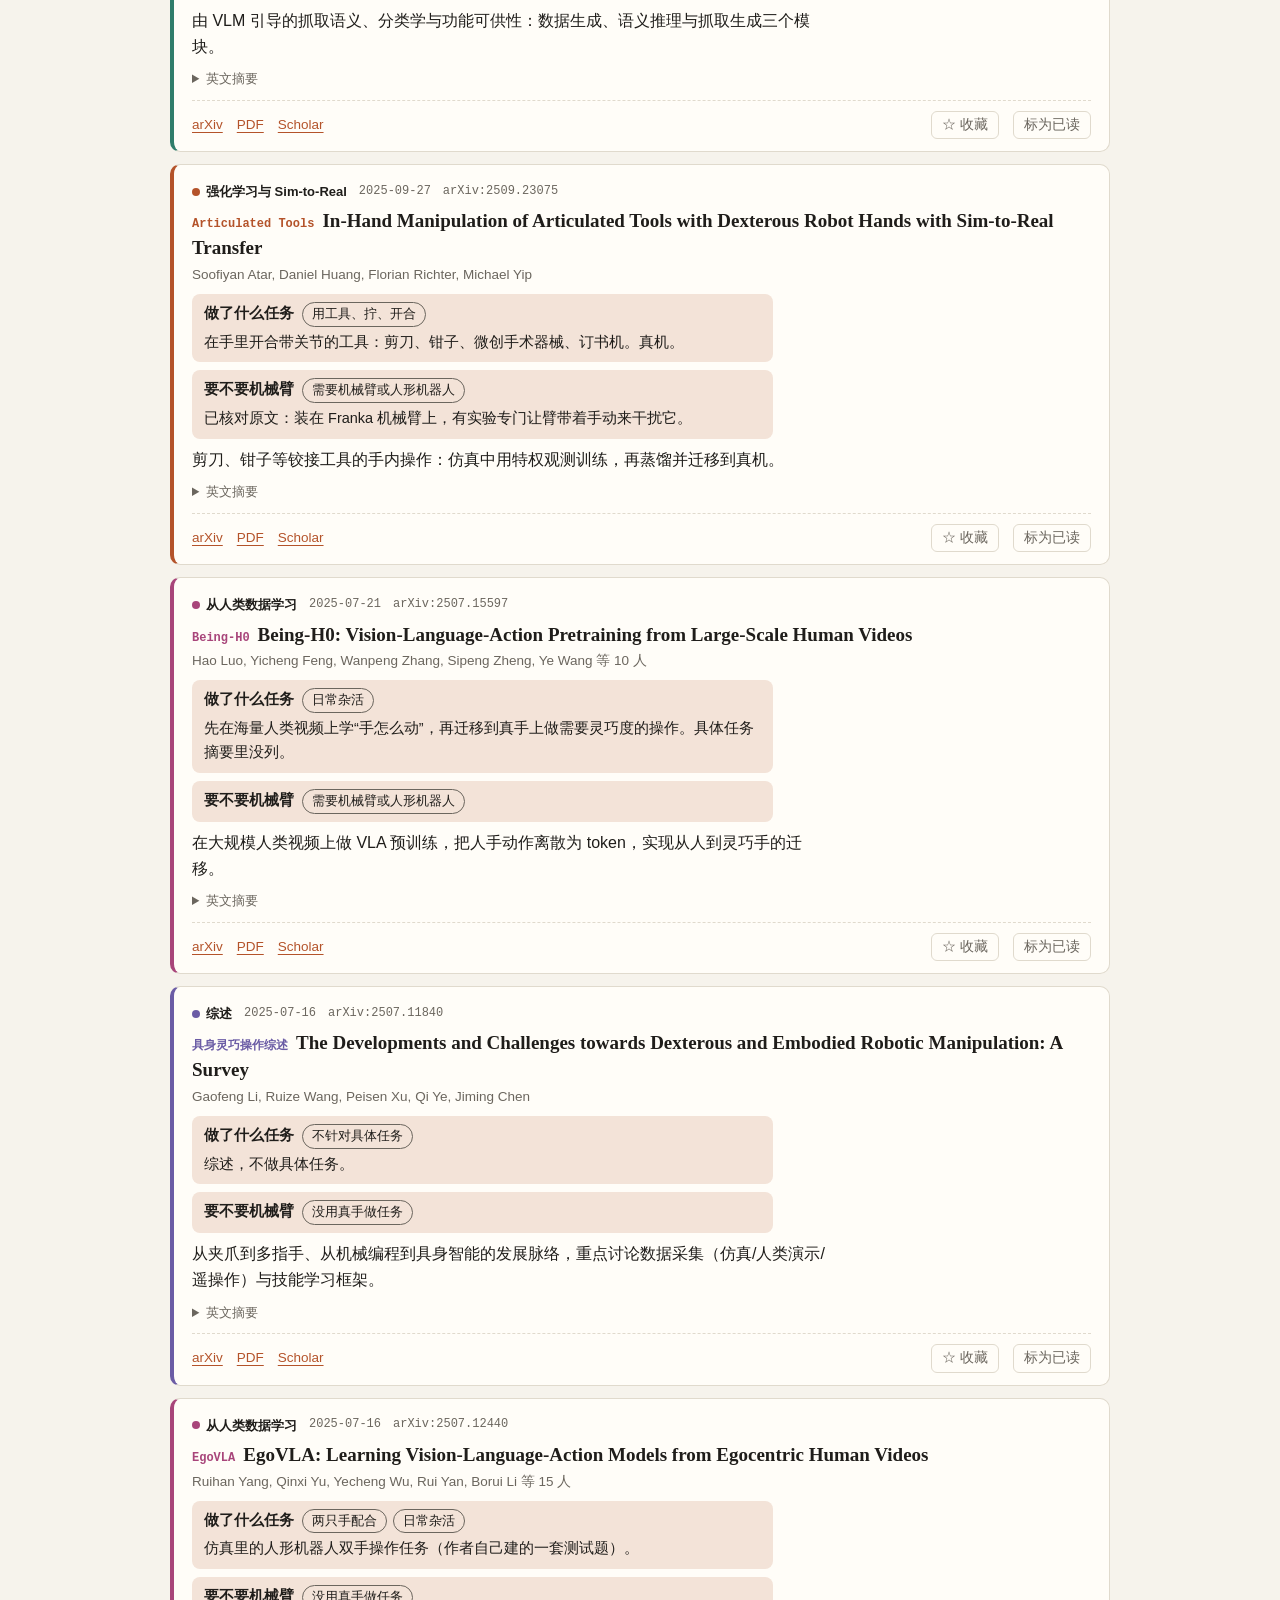
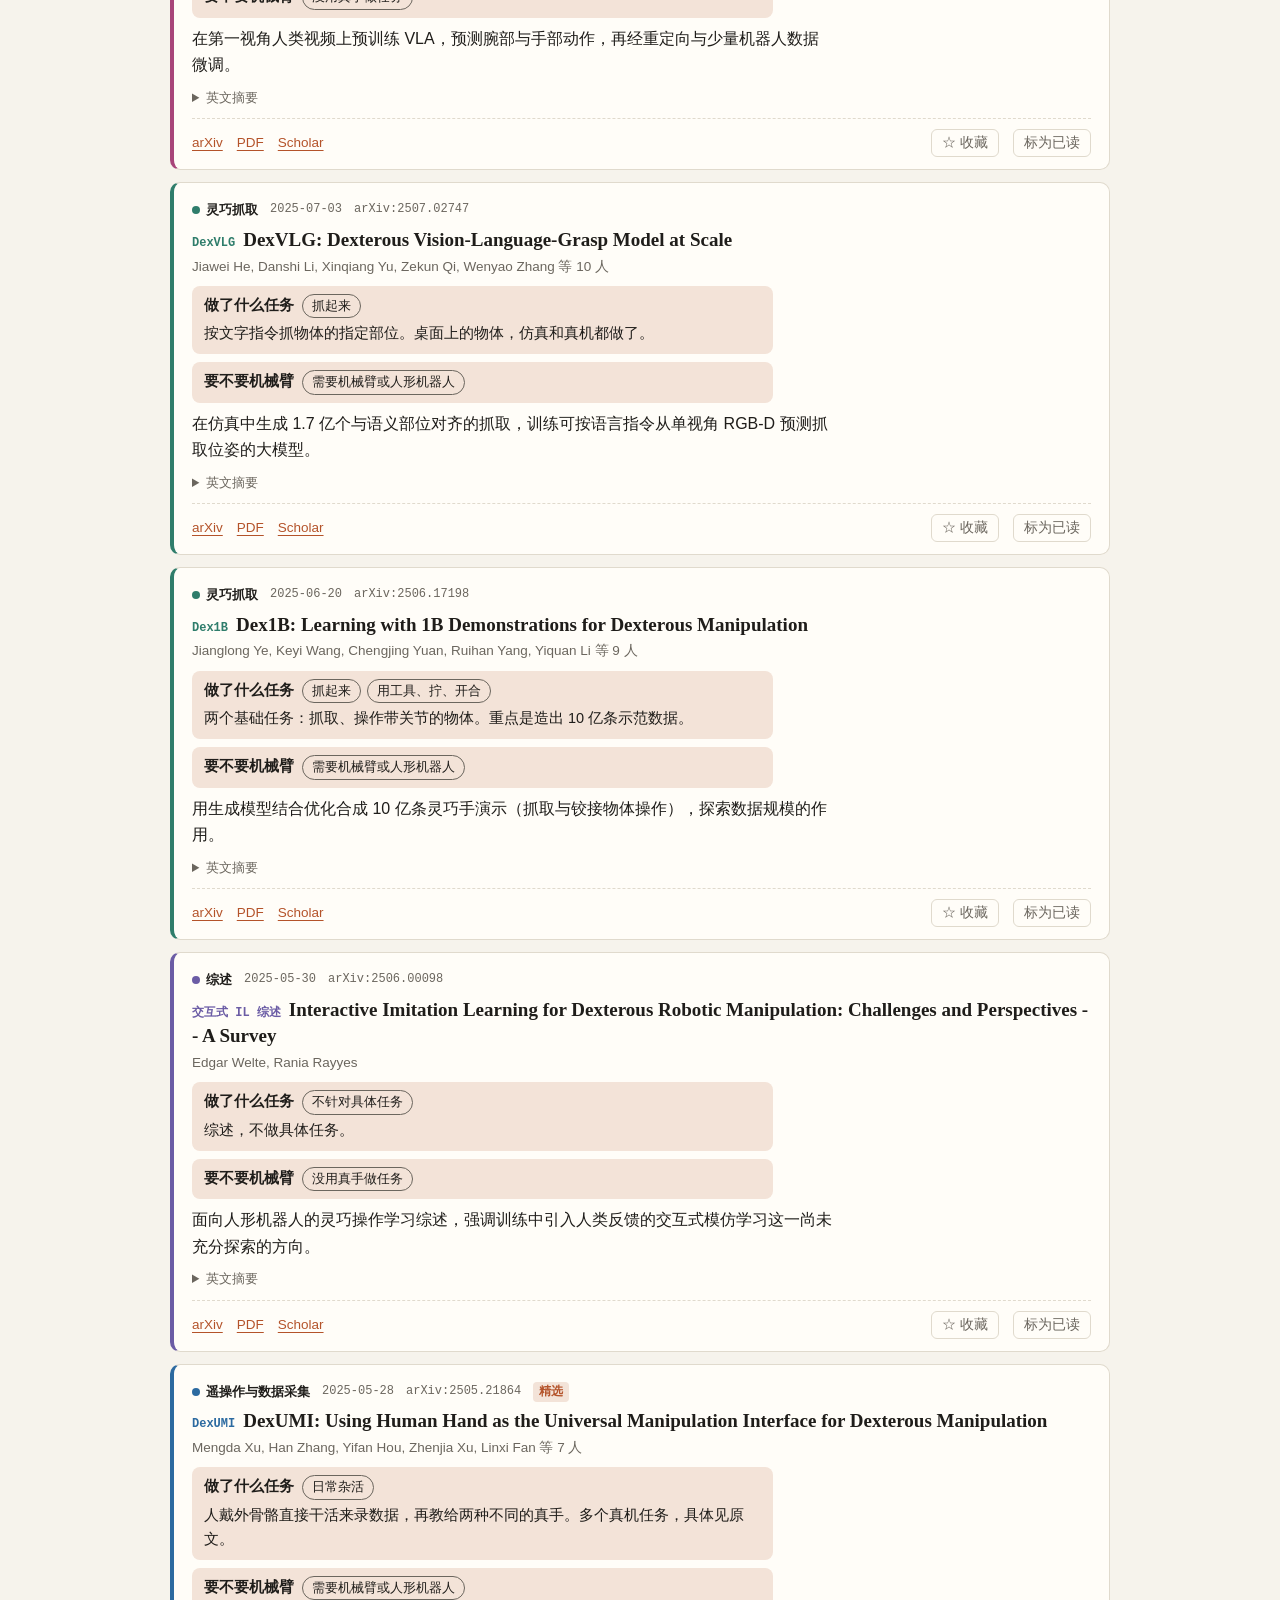
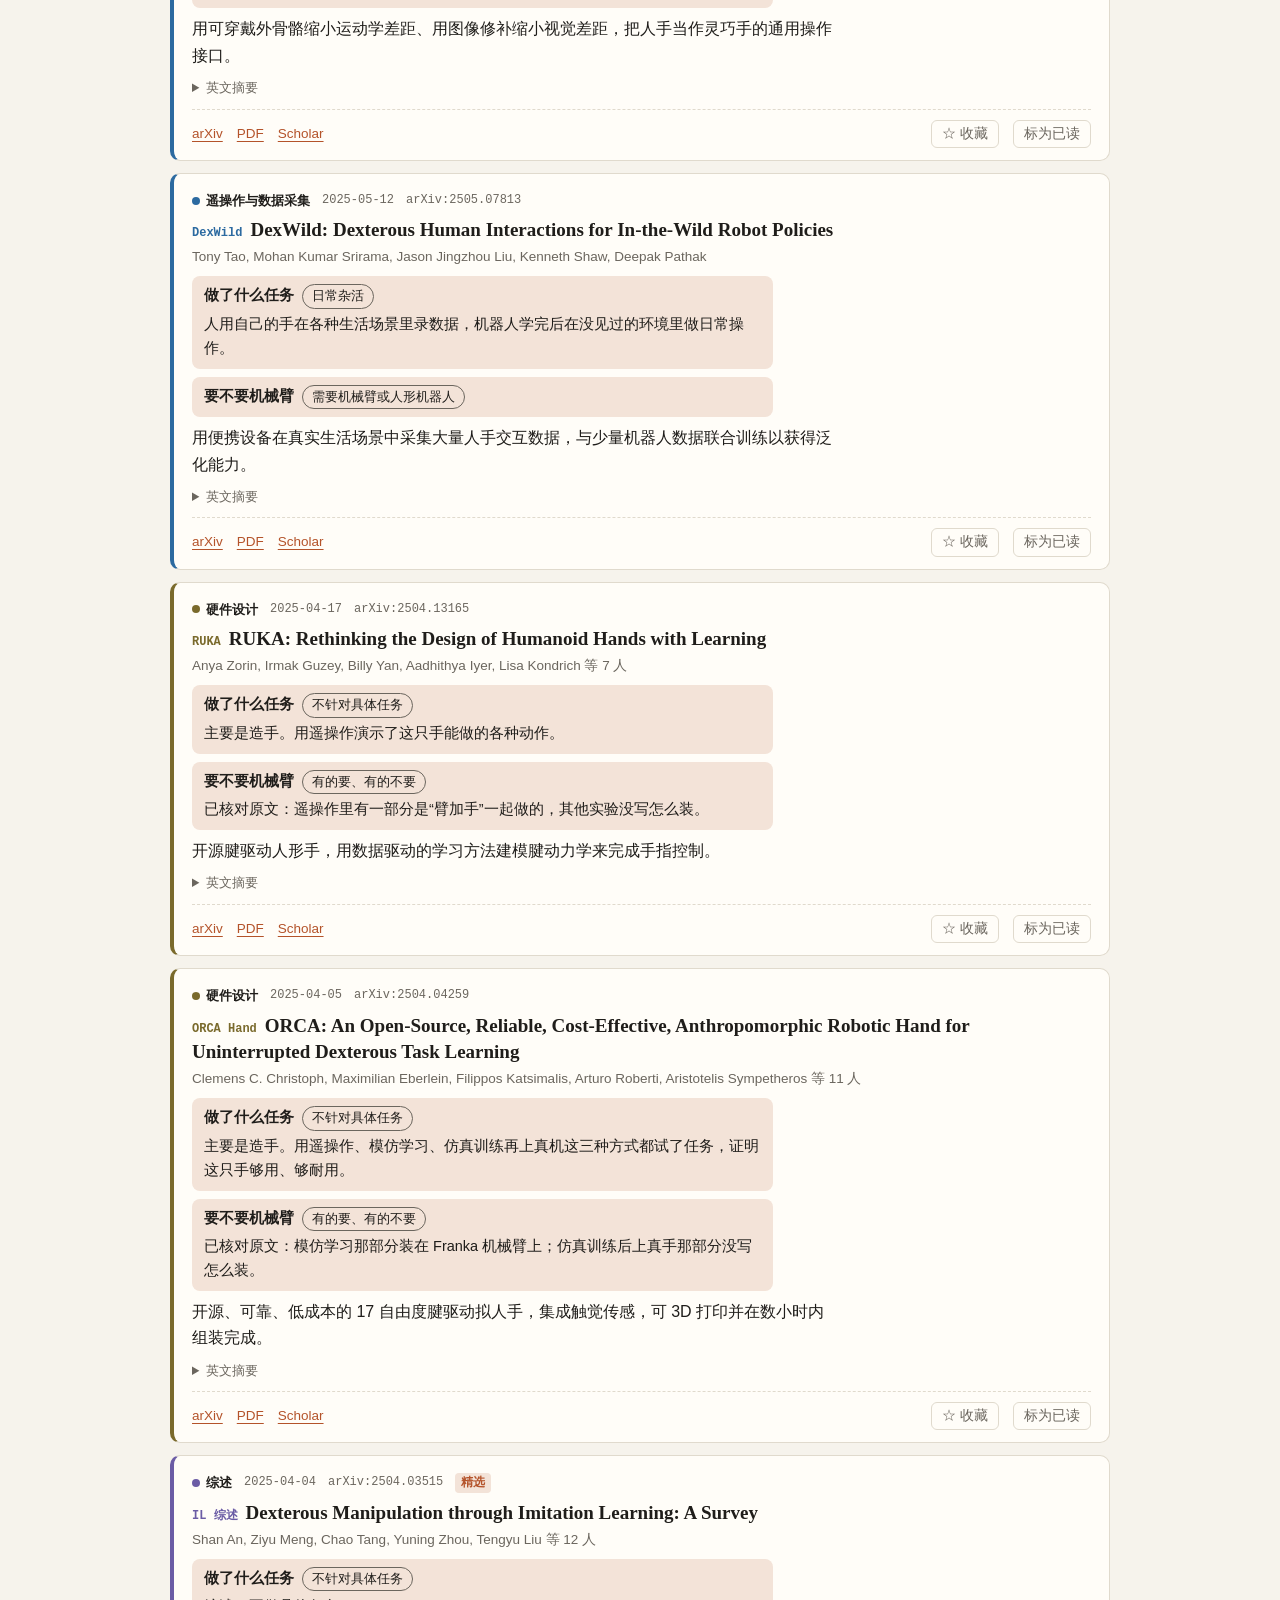
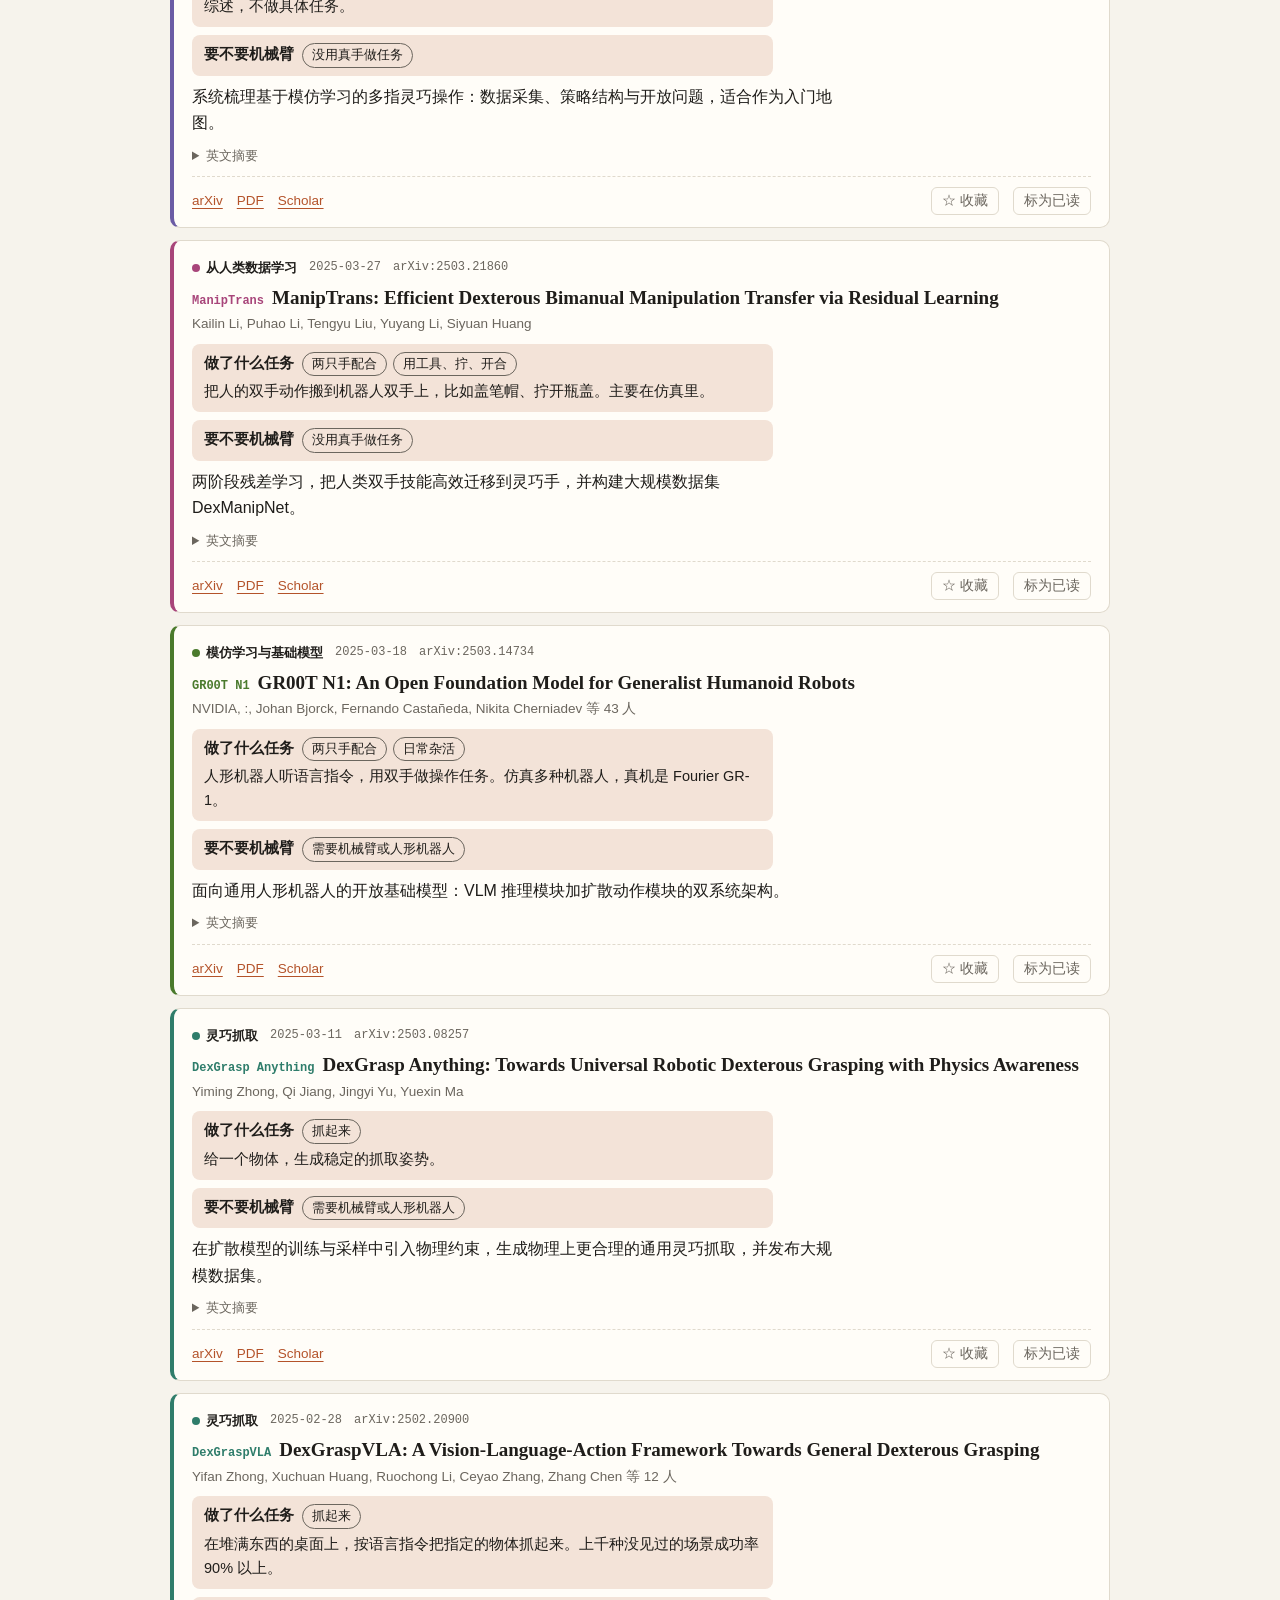
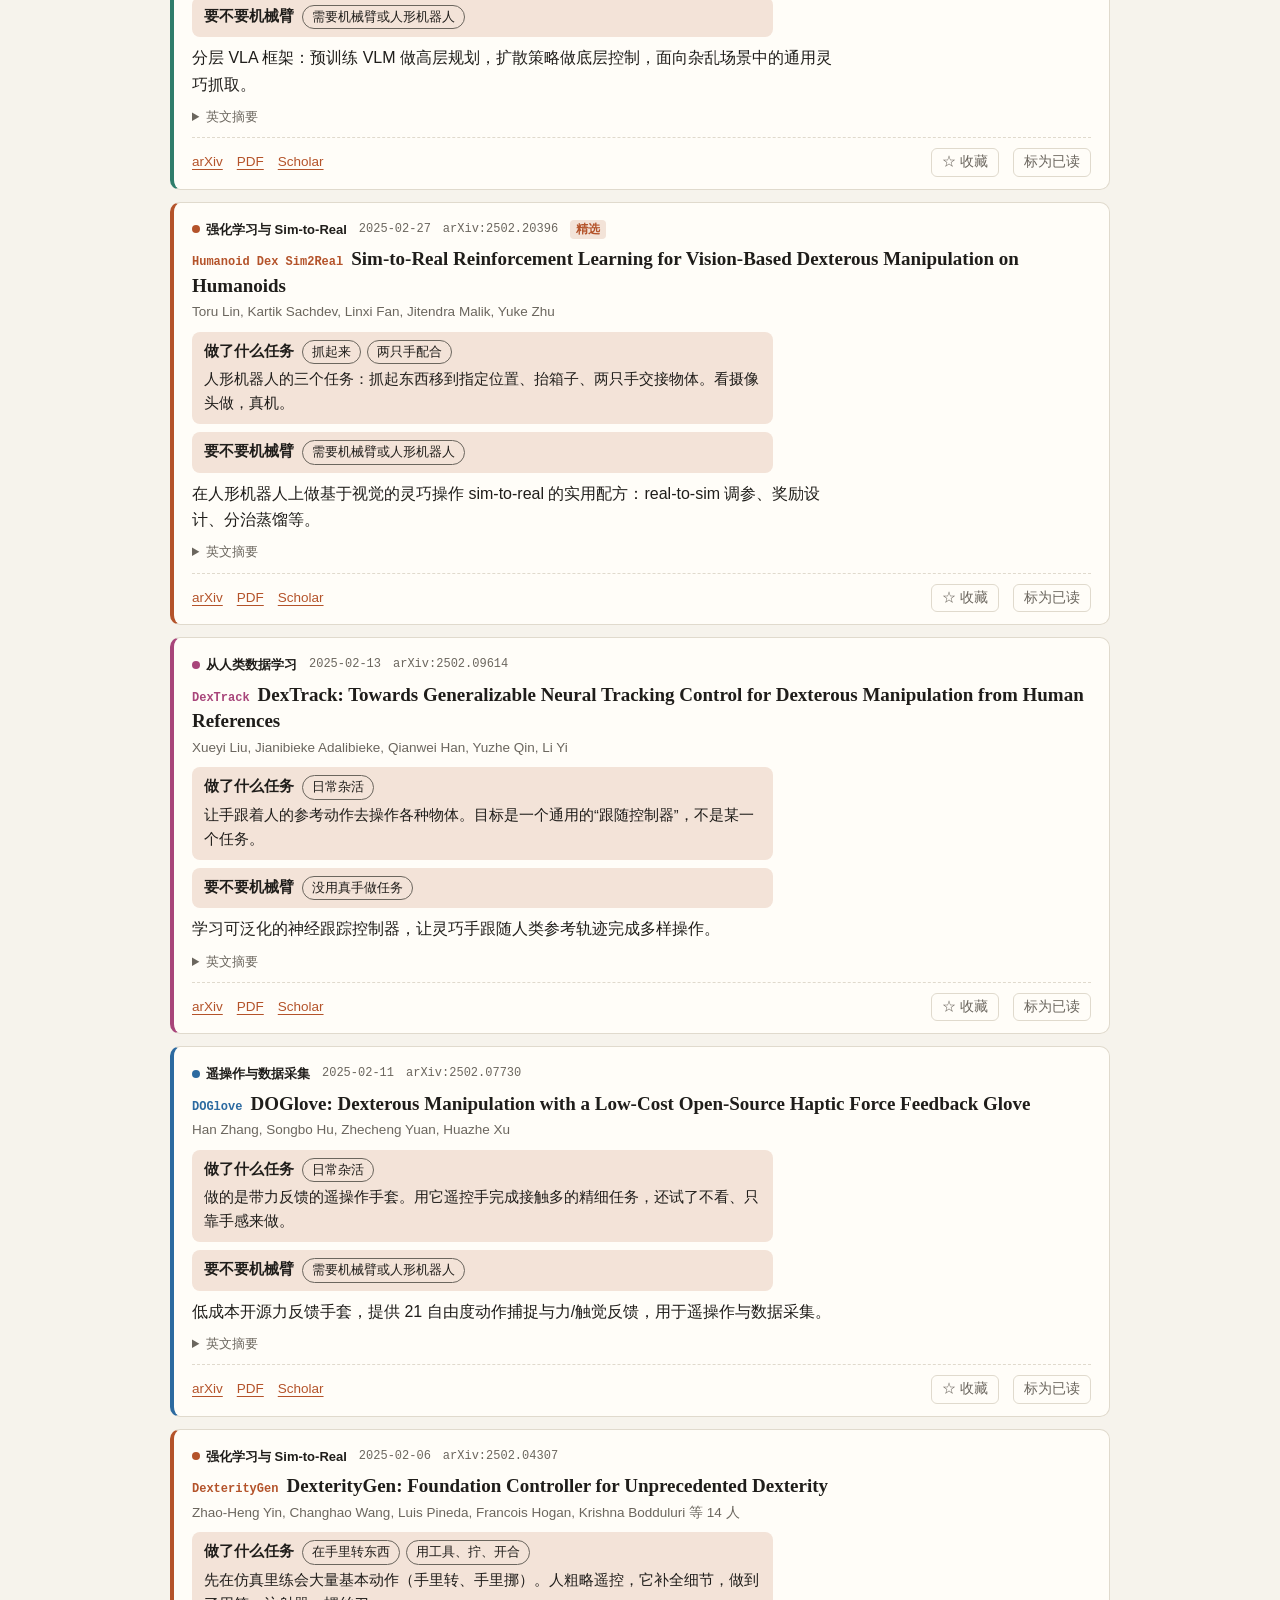
==== commit 32b54d6b: "删掉问答记录页，内容并入各专题页；新增“单位和物理限制”页 - 新增 units.html：Hz/ms、度和弧度、速度/加速度/加加速度，Sharpa Wave 的关节范围、速度、力矩上限，带 Hz " ====
--- a/index.html
+++ b/index.html
@@ -20,7 +20,7 @@
       <a class="navcard" href="compare.html"><strong>我们的两只手：无极 2 和 Sharpa Wave 有什么区别 →</strong><span>关节、自由度、触觉、重量，用大白话讲清楚</span></a>
       <a class="navcard" href="start.html"><strong>只用手的入门五步 →</strong><span>不接机械臂，从让关节动一下到让它自己转东西</span></a>
       <a class="navcard" href="setup.html"><strong>Sharpa 开箱、固定和接线 →</strong><span>按官方手册整理：怎么装到底座上、线怎么接、怎么连电脑</span></a>
-      <a class="navcard" href="notes.html"><strong>问答记录 →</strong><span>问过的问题和答案，按时间记着，免得忘</span></a>
+      <a class="navcard" href="units.html"><strong>单位和物理限制 →</strong><span>Hz、ms、°/s 是什么；手能转多大角度、多快、多有劲</span></a>
     </div>
   </div>
 </header>
--- a/style.css
+++ b/style.css
@@ -292,3 +292,9 @@
 /* 多行命令块 */
 pre { background: var(--surface); border: 1px solid var(--line); border-radius: 8px; padding: 10px 12px; margin: 8px 0; overflow-x: auto; font-size: 13px; line-height: 1.6; }
 pre code { background: none; padding: 0; border: 0; white-space: pre; }
+
+/* 可展开的长段落（比如“校准失败的完整经过”），正文用正常字号和颜色 */
+details.story { background: var(--surface); border: 1px solid var(--line); border-radius: 10px; padding: 10px 16px; margin: 14px 0; max-width: 80ch; }
+details.story summary { font-size: 15px; font-weight: 600; color: var(--ink); width: auto; }
+details.story p, details.story li { font-size: 15px; color: var(--ink); }
+details.story pre { overflow-x: auto; }
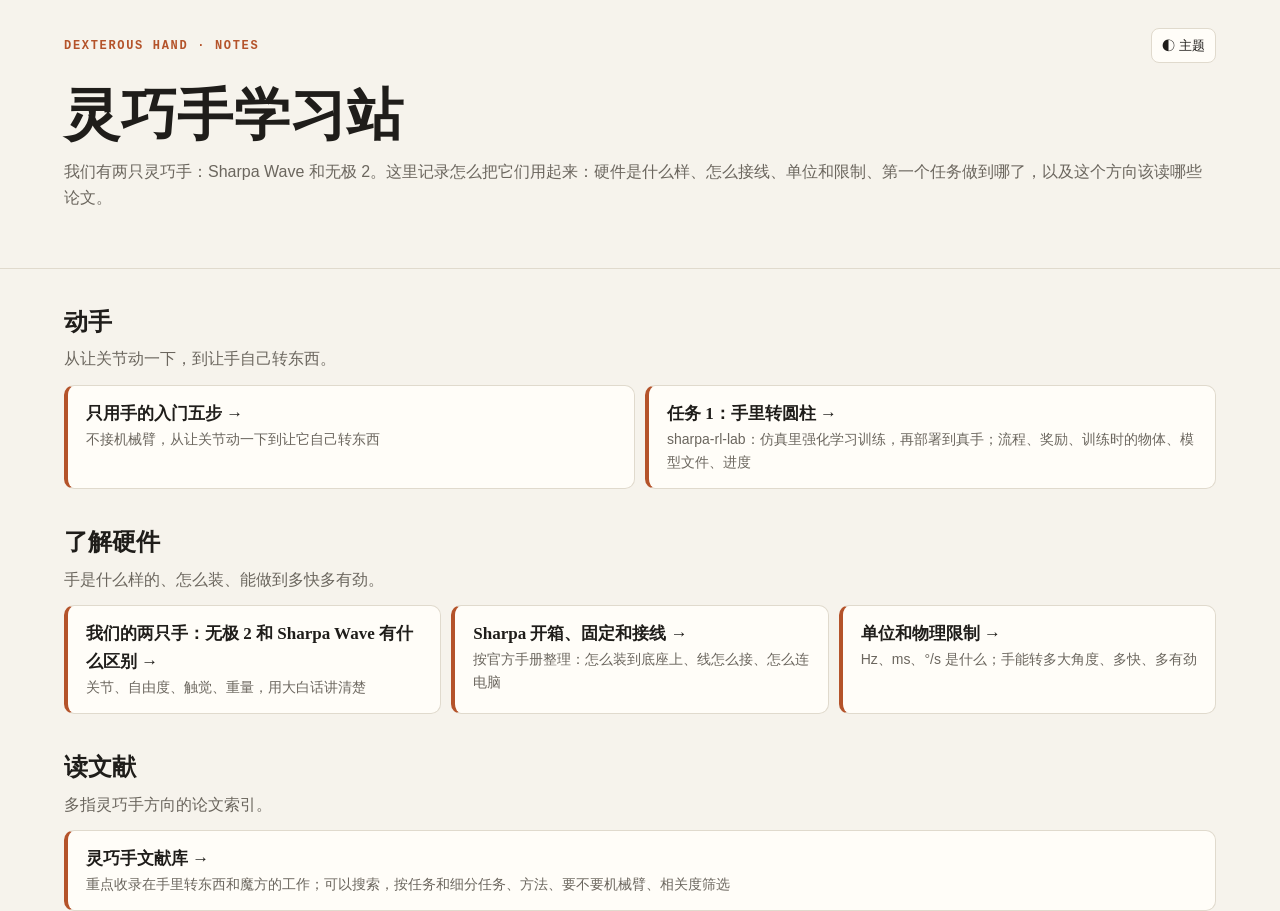
==== commit 34101ed4: "新增手内转圆柱任务页，文献库扩充到 321 篇并细分任务标签 - task-rotate.html：流程、输入输出和随机化、奖励、训练配置表（官方 2 个模型 + v1 老师 / 学生）、仿真和真手结" ====
--- a/index.html
+++ b/index.html
@@ -3,75 +3,69 @@
 <head>
 <meta charset="utf-8">
 <meta name="viewport" content="width=device-width, initial-scale=1">
-<title>灵巧手文献库 · Dexterous Hand Reading List</title>
+<title>灵巧手学习站</title>
 <link rel="stylesheet" href="style.css">
+<style>
+  .home h2 { margin: 34px 0 4px; }
+  .home .route-note { margin: 0 0 4px; }
+  .home .navcards { margin-top: 12px; }
+</style>
 </head>
 <body>
 <header class="masthead">
   <div class="wrap">
     <div class="mast-top">
-      <span class="kicker">Dexterous Hand · Reading List</span>
+      <span class="kicker">Dexterous Hand · Notes</span>
       <button id="theme" class="ghost" type="button" aria-label="切换明暗主题">◐ 主题</button>
     </div>
-    <h1>灵巧手文献库</h1>
-    <p class="lede">多指灵巧手方向的论文索引：从 OpenAI Dactyl 到 2026 年的人类视频预训练。所有条目的标题、作者、日期均取自 arXiv。</p>
-    <dl class="stats" id="stats"></dl>
+    <h1>灵巧手学习站</h1>
+    <p class="lede">我们有两只灵巧手：Sharpa Wave 和无极 2。这里记录怎么把它们用起来：硬件是什么样、怎么接线、单位和限制、第一个任务做到哪了，以及这个方向该读哪些论文。</p>
+  </div>
+</header>
+
+<main class="wrap home">
+  <section aria-labelledby="h-do">
+    <h2 id="h-do">动手</h2>
+    <p class="route-note">从让关节动一下，到让手自己转东西。</p>
+    <div class="navcards">
+      <a class="navcard" href="start.html"><strong>只用手的入门五步 →</strong><span>不接机械臂，从让关节动一下到让它自己转东西</span></a>
+      <a class="navcard" href="task-rotate.html"><strong>任务 1：手里转圆柱 →</strong><span>sharpa-rl-lab：仿真里强化学习训练，再部署到真手；流程、奖励、训练时的物体、模型文件、进度</span></a>
+    </div>
+  </section>
+
+  <section aria-labelledby="h-hw">
+    <h2 id="h-hw">了解硬件</h2>
+    <p class="route-note">手是什么样的、怎么装、能做到多快多有劲。</p>
     <div class="navcards">
       <a class="navcard" href="compare.html"><strong>我们的两只手：无极 2 和 Sharpa Wave 有什么区别 →</strong><span>关节、自由度、触觉、重量，用大白话讲清楚</span></a>
-      <a class="navcard" href="start.html"><strong>只用手的入门五步 →</strong><span>不接机械臂，从让关节动一下到让它自己转东西</span></a>
       <a class="navcard" href="setup.html"><strong>Sharpa 开箱、固定和接线 →</strong><span>按官方手册整理：怎么装到底座上、线怎么接、怎么连电脑</span></a>
       <a class="navcard" href="units.html"><strong>单位和物理限制 →</strong><span>Hz、ms、°/s 是什么；手能转多大角度、多快、多有劲</span></a>
     </div>
-  </div>
-</header>
-
-<main class="wrap">
-  <section class="route" aria-labelledby="route-h">
-    <h2 id="route-h">入门路线</h2>
-    <p class="route-note">如果刚进入这个方向，按下面的顺序读这几篇，能最快建立全貌。</p>
-    <ol id="route"></ol>
   </section>
 
-  <section aria-labelledby="gloss-h">
-    <h2 id="gloss-h">先搞懂这些词</h2>
-    <p class="route-note">论文里反复出现的术语，用大白话解释。点开看。</p>
-    <div id="gloss" class="gloss"></div>
-  </section>
-
-  <section aria-labelledby="lib-h">
-    <h2 id="lib-h">全部文献</h2>
-    <div class="controls">
-      <input id="q" type="search" placeholder="搜索标题、作者、简称、摘要…" autocomplete="off" aria-label="搜索">
-      <select id="sort" aria-label="排序">
-        <option value="new">最新优先</option>
-        <option value="old">最早优先</option>
-        <option value="title">按标题</option>
-      </select>
+  <section aria-labelledby="h-read">
+    <h2 id="h-read">读文献</h2>
+    <p class="route-note">多指灵巧手方向的论文索引。</p>
+    <div class="navcards">
+      <a class="navcard" href="papers.html"><strong>灵巧手文献库 →</strong><span id="papers-note">重点收录在手里转东西和魔方的工作；可以搜索，按任务和细分任务、方法、要不要机械臂、相关度筛选</span></a>
     </div>
-    <p class="filter-label">按任务筛选 <small>这篇文章让手干了什么活。一篇可以属于多类。</small></p>
-    <div class="chips" id="taskchips" role="group" aria-label="按任务筛选"></div>
-    <p id="tasknote" class="catnote" hidden></p>
-    <p class="filter-label">按要不要机械臂筛选 <small>只有一只立在桌上的手，能做哪些文章里的任务。</small></p>
-    <div class="chips" id="mountchips" role="group" aria-label="按要不要机械臂筛选"></div>
-    <p id="mountnote" class="catnote" hidden></p>
-    <p class="filter-label">按方法筛选 <small>这篇文章用什么办法做的。几种筛选可以同时用。</small></p>
-    <div class="chips" id="chips" role="group" aria-label="按方法筛选"></div>
-    <p id="catnote" class="catnote" hidden></p>
-    <div class="toggles">
-      <label><input type="checkbox" id="onlyStar"> 只看精选</label>
-      <label><input type="checkbox" id="onlySaved"> 只看我收藏的</label>
-      <label><input type="checkbox" id="hideRead"> 隐藏已读</label>
-      <span id="count" class="count" aria-live="polite"></span>
-    </div>
-    <div id="list" class="list"></div>
-    <p id="empty" class="empty" hidden>没有符合条件的论文，换个关键词或清除筛选试试。</p>
   </section>
 </main>
 
-<footer class="wrap foot">
-  <p>数据来源：arXiv API。中文导读为人工撰写的一句话概括，细节请以原文为准。“做了什么任务”根据摘要和对论文的了解整理，没有逐篇核对全文；写着“具体见原文”的是摘要里没列出任务的。收藏与已读状态只保存在本浏览器。</p>
-</footer>
-
-<script src="app.js"></script>
+<script>
+(function () {
+  var root = document.documentElement;
+  function load(k, d) { try { var v = localStorage.getItem(k); return v === null ? d : JSON.parse(v); } catch (e) { return d; } }
+  function save(k, v) { try { localStorage.setItem(k, JSON.stringify(v)); } catch (e) {} }
+  var t = load('hand.theme', null);
+  if (t) root.dataset.theme = t;
+  document.getElementById('theme').addEventListener('click', function () {
+    var cur = root.dataset.theme || (matchMedia('(prefers-color-scheme: dark)').matches ? 'dark' : 'light');
+    var next = cur === 'dark' ? 'light' : 'dark';
+    root.dataset.theme = next;
+    save('hand.theme', next);
+  });
+})();
+</script>
 </body>
 </html>
--- a/style.css
+++ b/style.css
@@ -15,6 +15,7 @@
   --c-hardware: #7a6a2c;
   --c-tactile: #c07a1c;
   --c-vla: #4a7a2c;
+  --c-model: #5a6470;
   --serif: "Noto Serif SC", "Source Han Serif SC", "Songti SC", "STSong", Georgia, serif;
   --sans: -apple-system, "PingFang SC", "Noto Sans SC", "Microsoft YaHei", "Segoe UI", Roboto, sans-serif;
   --mono: ui-monospace, "SF Mono", Menlo, Consolas, monospace;
@@ -36,13 +37,14 @@
   --c-hardware: #c9b866;
   --c-tactile: #e8ad55;
   --c-vla: #98c877;
+  --c-model: #a3adb8;
 }
 @media (prefers-color-scheme: dark) {
   :root:not([data-theme="light"]) {
     --bg: #171614; --surface: #201f1c; --ink: #ece7dc; --muted: #a09a8e;
     --line: #36332d; --accent: #e58a5c; --accent-soft: #3a2a20; --mark: #5c4a10;
     --c-survey: #a99be0; --c-rl: #e58a5c; --c-grasp: #6cc2ad; --c-teleop: #78b3e6;
-    --c-human: #e088b8; --c-hardware: #c9b866; --c-tactile: #e8ad55; --c-vla: #98c877;
+    --c-human: #e088b8; --c-hardware: #c9b866; --c-tactile: #e8ad55; --c-vla: #98c877; --c-model: #a3adb8;
   }
 }
 
@@ -54,7 +56,7 @@
   color: var(--ink);
   font: 16px/1.65 var(--sans);
 }
-.wrap { max-width: 980px; margin: 0 auto; padding: 0 20px; }
+.wrap { margin: 0 5%; }
 a { color: var(--accent); text-underline-offset: 3px; }
 h1, h2 { font-family: var(--serif); font-weight: 700; text-wrap: balance; }
 
@@ -66,7 +68,7 @@
   letter-spacing: .14em; text-transform: uppercase; color: var(--accent);
 }
 h1 { font-size: clamp(34px, 6vw, 56px); line-height: 1.1; margin: 22px 0 12px; letter-spacing: .01em; }
-.lede { max-width: 62ch; color: var(--muted); margin: 0 0 24px; }
+.lede { color: var(--muted); margin: 0 0 24px; }
 .stats { display: flex; flex-wrap: wrap; gap: 8px 36px; margin: 0; }
 .stats div { min-width: 72px; }
 .stats dt { font-size: 12px; color: var(--muted); letter-spacing: .06em; }
@@ -74,30 +76,8 @@
 
 h2 { font-size: 24px; margin: 44px 0 6px; }
 
-/* route */
+/* 小节说明 */
 .route-note { color: var(--muted); margin: 0 0 14px; }
-#route { list-style: none; margin: 0; padding: 0; display: grid; gap: 10px; grid-template-columns: repeat(auto-fill, minmax(280px, 1fr)); counter-reset: r; }
-#route li {
-  counter-increment: r;
-  background: var(--surface); border: 1px solid var(--line); border-radius: 10px;
-  padding: 12px 14px 12px 46px; position: relative;
-}
-#route li::before {
-  content: counter(r, decimal-leading-zero);
-  position: absolute; left: 14px; top: 13px;
-  font: 600 13px/1.4 var(--mono); color: var(--accent);
-}
-#route a { color: var(--ink); font-weight: 600; text-decoration: none; }
-#route a:hover { color: var(--accent); text-decoration: underline; }
-#route small { display: block; color: var(--muted); font-size: 13px; line-height: 1.5; margin-top: 2px; }
-
-/* glossary */
-.gloss { display: grid; gap: 8px; grid-template-columns: repeat(auto-fill, minmax(280px, 1fr)); align-items: start; }
-.gloss details { background: var(--surface); border: 1px solid var(--line); border-radius: 10px; padding: 10px 14px; }
-.gloss summary { color: var(--ink); font-size: 15px; font-weight: 600; width: auto; }
-.gloss summary small { color: var(--muted); font: 12px var(--mono); margin-left: 6px; font-weight: 400; }
-.gloss details p { color: var(--ink); font-size: 14.5px; margin: 8px 0 2px; }
-.catnote { background: var(--accent-soft); border-radius: 8px; padding: 10px 14px; margin: 12px 0 0; font-size: 14.5px; max-width: 80ch; }
 
 /* controls */
 .controls { display: flex; gap: 10px; margin: 14px 0 12px; }
@@ -128,7 +108,7 @@
 .count { margin-left: auto; font: 13px var(--mono); }
 
 /* list */
-.list { display: grid; gap: 12px; margin-top: 10px; }
+.list { display: grid; grid-template-columns: minmax(0, 1fr); gap: 12px; margin-top: 10px; }
 .paper {
   background: var(--surface); border: 1px solid var(--line); border-left: 4px solid var(--c);
   border-radius: 10px; padding: 16px 18px 12px;
@@ -143,10 +123,10 @@
 .paper h3 a:hover { color: var(--accent); text-decoration: underline; }
 .short { font: 600 12px var(--mono); color: var(--c); margin-right: 8px; white-space: nowrap; }
 .authors { font-size: 13.5px; color: var(--muted); margin: 0 0 8px; }
-.zh { margin: 0 0 8px; max-width: 72ch; }
+.zh { margin: 0 0 8px; }
 mark { background: var(--mark); color: inherit; border-radius: 2px; padding: 0 1px; }
 details summary { cursor: pointer; font-size: 13px; color: var(--muted); width: fit-content; }
-details p { font-size: 14px; color: var(--muted); margin: 8px 0 4px; max-width: 80ch; }
+details p { font-size: 14px; color: var(--muted); margin: 8px 0 4px; }
 .actions { display: flex; flex-wrap: wrap; gap: 6px 14px; align-items: center; margin-top: 10px; padding-top: 10px; border-top: 1px dashed var(--line); font-size: 13.5px; }
 .actions button {
   font: inherit; cursor: pointer; color: var(--muted); background: none;
@@ -182,7 +162,7 @@
 .verdict { background: var(--surface); border: 1px solid var(--line); border-top: 4px solid var(--c); border-radius: 10px; padding: 14px 18px; }
 .verdict h3 { font: 700 18px/1.4 var(--serif); margin: 0 0 6px; }
 .verdict p { margin: 0; }
-.explain { max-width: 74ch; }
+.explain { }
 .explain p { margin: 10px 0; }
 .k { border-radius: 4px; padding: 0 5px; font-weight: 600; white-space: nowrap; }
 .k-fe { background: color-mix(in srgb, var(--c-teleop) 18%, transparent); }
@@ -225,7 +205,7 @@
 .fname { font-weight: 600; font-size: 14px; border-top: 2px solid var(--ink); padding-top: 6px; margin-top: 2px; }
 .fcount { font: 12px var(--mono); color: var(--muted); }
 
-.caveat { background: var(--accent-soft); border-radius: 10px; padding: 6px 18px; max-width: 80ch; }
+.caveat { background: var(--accent-soft); border-radius: 10px; padding: 6px 18px; }
 .caveat li { margin: 10px 0; }
 section > h2 + .route-note { margin-bottom: 10px; }
 
@@ -243,7 +223,7 @@
 .step-head { display: flex; align-items: baseline; gap: 12px; flex-wrap: wrap; }
 .step-n { font: 600 14px var(--mono); color: var(--accent); }
 .step h3 { font: 700 20px/1.35 var(--serif); margin: 0; flex: 1; min-width: 12ch; }
-.step p { margin: 10px 0; max-width: 74ch; }
+.step p { margin: 10px 0; }
 .done { font-size: 13.5px; color: var(--muted); cursor: pointer; display: inline-flex; gap: 6px; align-items: center; white-space: nowrap; }
 .done input { accent-color: var(--c-grasp); width: 16px; height: 16px; }
 .goal { background: var(--bg); border-radius: 8px; padding: 8px 12px; }
@@ -251,7 +231,7 @@
 .tools b { display: block; font: 600 12px var(--mono); color: var(--muted); letter-spacing: .06em; margin-bottom: 2px; }
 .tools a { overflow-wrap: anywhere; }
 .aside { font-size: 14px; color: var(--muted); }
-ol.plain { max-width: 74ch; padding-left: 1.4em; margin: 8px 0; }
+ol.plain { padding-left: 1.4em; margin: 8px 0; }
 ol.plain li { margin: 7px 0; }
 .manual-links { border-top: 0; padding-top: 0; margin: 4px 0 8px; }
 
@@ -262,7 +242,7 @@
 .note { background: var(--surface); border: 1px solid var(--line); border-left: 4px solid var(--accent); border-radius: 10px; padding: 18px 22px 14px; margin-top: 16px; scroll-margin-top: 12px; }
 .note h2 { font-size: 21px; line-height: 1.4; margin: 6px 0 10px; }
 .note-meta { display: flex; gap: 14px; font: 12px var(--mono); color: var(--muted); letter-spacing: .04em; }
-.note ul.plain { max-width: 74ch; padding-left: 1.4em; margin: 8px 0; }
+.note ul.plain { padding-left: 1.4em; margin: 8px 0; }
 .note ul.plain li { margin: 7px 0; }
 .more { margin: 14px 0 0; padding-top: 12px; border-top: 1px dashed var(--line); font-size: 14.5px; }
 
@@ -277,13 +257,13 @@
 .sc-dim text { fill: var(--accent); font: 600 13px var(--sans); }
 .sc-name { fill: var(--ink); font: 700 18px var(--mono); }
 .sc-note { fill: var(--muted); font: 13px var(--sans); }
-.pitfall { border: 1px solid var(--accent); border-left-width: 4px; background: var(--accent-soft); border-radius: 8px; padding: 10px 14px; margin: 10px 0; max-width: 74ch; }
+.pitfall { border: 1px solid var(--accent); border-left-width: 4px; background: var(--accent-soft); border-radius: 8px; padding: 10px 14px; margin: 10px 0; }
 .pitfall-src { display: block; font: 12px var(--mono); color: var(--muted); margin-top: 4px; }
 
 /* ---- 按任务分类 ---- */
 .filter-label { margin: 16px 0 8px; font-weight: 600; font-size: 14.5px; }
 .filter-label small { font-weight: 400; color: var(--muted); margin-left: 6px; }
-.did { margin: 0 0 8px; max-width: 72ch; background: var(--accent-soft); border-radius: 8px; padding: 8px 12px; font-size: 14.5px; }
+.did { margin: 0 0 8px; background: var(--accent-soft); border-radius: 8px; padding: 8px 12px; font-size: 14.5px; }
 .did b { margin-right: 8px; }
 .did span { display: block; margin-top: 4px; }
 .tasktag { font: inherit; font-size: 12.5px; cursor: pointer; margin-right: 6px; padding: 1px 9px; border-radius: 999px; border: 1px solid var(--muted); background: transparent; color: var(--ink); }
@@ -294,7 +274,24 @@
 pre code { background: none; padding: 0; border: 0; white-space: pre; }
 
 /* 可展开的长段落（比如“校准失败的完整经过”），正文用正常字号和颜色 */
-details.story { background: var(--surface); border: 1px solid var(--line); border-radius: 10px; padding: 10px 16px; margin: 14px 0; max-width: 80ch; }
+details.story { background: var(--surface); border: 1px solid var(--line); border-radius: 10px; padding: 10px 16px; margin: 14px 0; }
 details.story summary { font-size: 15px; font-weight: 600; color: var(--ink); width: auto; }
 details.story p, details.story li { font-size: 15px; color: var(--ink); }
 details.story pre { overflow-x: auto; }
+
+/* 视频：两列，窄屏一列 */
+.vids { display: grid; grid-template-columns: repeat(2, 1fr); gap: 16px; margin: 14px 0; max-width: 820px; }
+@media (max-width: 560px) { .vids { grid-template-columns: 1fr; } }
+.vids figure { margin: 0; background: var(--surface); border: 1px solid var(--line); border-radius: 10px; overflow: hidden; }
+.vids video { display: block; width: 100%; height: auto; background: #000; }
+.vids figcaption { padding: 8px 12px; font-size: 14px; color: var(--muted); }
+/* 宽对比表：收窄间距、允许一格多行，但不在词中间断开 */
+table.dense { font-size: 13.5px; }
+table.dense td { white-space: nowrap; }
+table.dense td.w { white-space: normal; min-width: 200px; }
+table.dense th, table.dense td { padding: 8px 8px; }
+table.dense code { white-space: nowrap; }
+/* 文献卡片：和转圆柱高度相关的标记 */
+.paper .rel { font-size: 12px; color: var(--muted); border: 1px solid var(--line); border-radius: 999px; padding: 0 8px; }
+.sub-label { margin-top: 6px; }
+.paper { min-width: 0; overflow-wrap: break-word; }
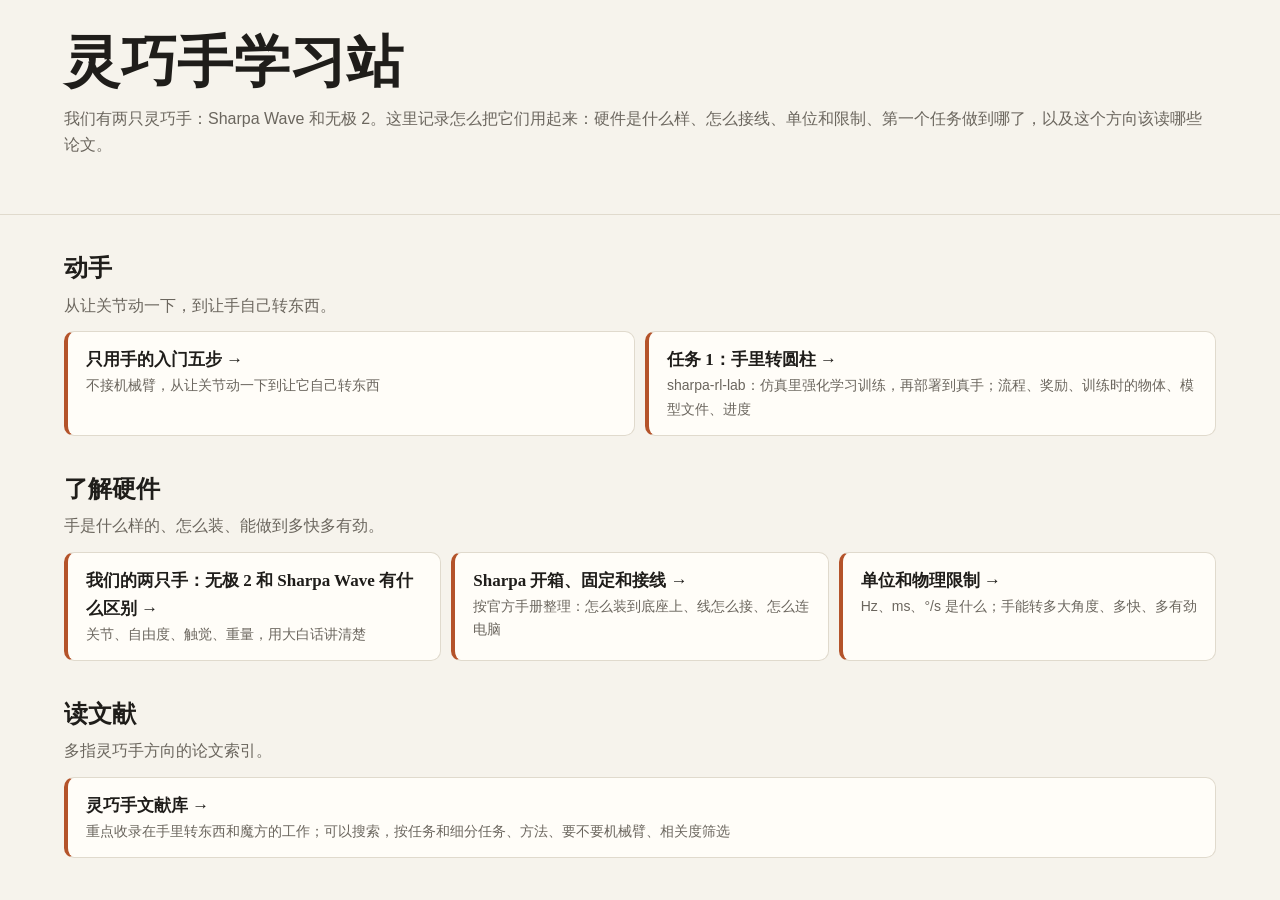
==== commit 35fb420c: "删掉明暗主题切换和首页、文献库的英文小标题；任务页补官方模型在圆柱 1、2 上的真手结果 - 全站删主题按钮、hand.theme 读写、深色样式，固定浅色 - 删 Dexterous Hand · " ====
--- a/index.html
+++ b/index.html
@@ -14,10 +14,6 @@
 <body>
 <header class="masthead">
   <div class="wrap">
-    <div class="mast-top">
-      <span class="kicker">Dexterous Hand · Notes</span>
-      <button id="theme" class="ghost" type="button" aria-label="切换明暗主题">◐ 主题</button>
-    </div>
     <h1>灵巧手学习站</h1>
     <p class="lede">我们有两只灵巧手：Sharpa Wave 和无极 2。这里记录怎么把它们用起来：硬件是什么样、怎么接线、单位和限制、第一个任务做到哪了，以及这个方向该读哪些论文。</p>
   </div>
@@ -52,20 +48,5 @@
   </section>
 </main>
 
-<script>
-(function () {
-  var root = document.documentElement;
-  function load(k, d) { try { var v = localStorage.getItem(k); return v === null ? d : JSON.parse(v); } catch (e) { return d; } }
-  function save(k, v) { try { localStorage.setItem(k, JSON.stringify(v)); } catch (e) {} }
-  var t = load('hand.theme', null);
-  if (t) root.dataset.theme = t;
-  document.getElementById('theme').addEventListener('click', function () {
-    var cur = root.dataset.theme || (matchMedia('(prefers-color-scheme: dark)').matches ? 'dark' : 'light');
-    var next = cur === 'dark' ? 'light' : 'dark';
-    root.dataset.theme = next;
-    save('hand.theme', next);
-  });
-})();
-</script>
 </body>
 </html>
--- a/style.css
+++ b/style.css
@@ -1,4 +1,5 @@
 :root {
+  color-scheme: light;
   --bg: #f6f3ec;
   --surface: #fffdf8;
   --ink: #1f1d1a;
@@ -20,33 +21,6 @@
   --sans: -apple-system, "PingFang SC", "Noto Sans SC", "Microsoft YaHei", "Segoe UI", Roboto, sans-serif;
   --mono: ui-monospace, "SF Mono", Menlo, Consolas, monospace;
 }
-:root[data-theme="dark"] {
-  --bg: #171614;
-  --surface: #201f1c;
-  --ink: #ece7dc;
-  --muted: #a09a8e;
-  --line: #36332d;
-  --accent: #e58a5c;
-  --accent-soft: #3a2a20;
-  --mark: #5c4a10;
-  --c-survey: #a99be0;
-  --c-rl: #e58a5c;
-  --c-grasp: #6cc2ad;
-  --c-teleop: #78b3e6;
-  --c-human: #e088b8;
-  --c-hardware: #c9b866;
-  --c-tactile: #e8ad55;
-  --c-vla: #98c877;
-  --c-model: #a3adb8;
-}
-@media (prefers-color-scheme: dark) {
-  :root:not([data-theme="light"]) {
-    --bg: #171614; --surface: #201f1c; --ink: #ece7dc; --muted: #a09a8e;
-    --line: #36332d; --accent: #e58a5c; --accent-soft: #3a2a20; --mark: #5c4a10;
-    --c-survey: #a99be0; --c-rl: #e58a5c; --c-grasp: #6cc2ad; --c-teleop: #78b3e6;
-    --c-human: #e088b8; --c-hardware: #c9b866; --c-tactile: #e8ad55; --c-vla: #98c877; --c-model: #a3adb8;
-  }
-}
 
 * { box-sizing: border-box; }
 html { -webkit-text-size-adjust: 100%; }
@@ -68,6 +42,7 @@
   letter-spacing: .14em; text-transform: uppercase; color: var(--accent);
 }
 h1 { font-size: clamp(34px, 6vw, 56px); line-height: 1.1; margin: 22px 0 12px; letter-spacing: .01em; }
+.masthead h1:first-child { margin-top: 4px; }
 .lede { color: var(--muted); margin: 0 0 24px; }
 .stats { display: flex; flex-wrap: wrap; gap: 8px 36px; margin: 0; }
 .stats div { min-width: 72px; }
@@ -147,7 +122,7 @@
 }
 
 /* ---- compare page ---- */
-.mast-actions { display: inline-flex; gap: 8px; align-items: center; }
+.mast-actions { display: inline-flex; gap: 8px; align-items: center; margin-left: auto; }
 a.ghost { text-decoration: none; display: inline-block; }
 .navcard {
   display: block; margin-top: 24px; padding: 14px 18px; text-decoration: none; color: var(--ink);
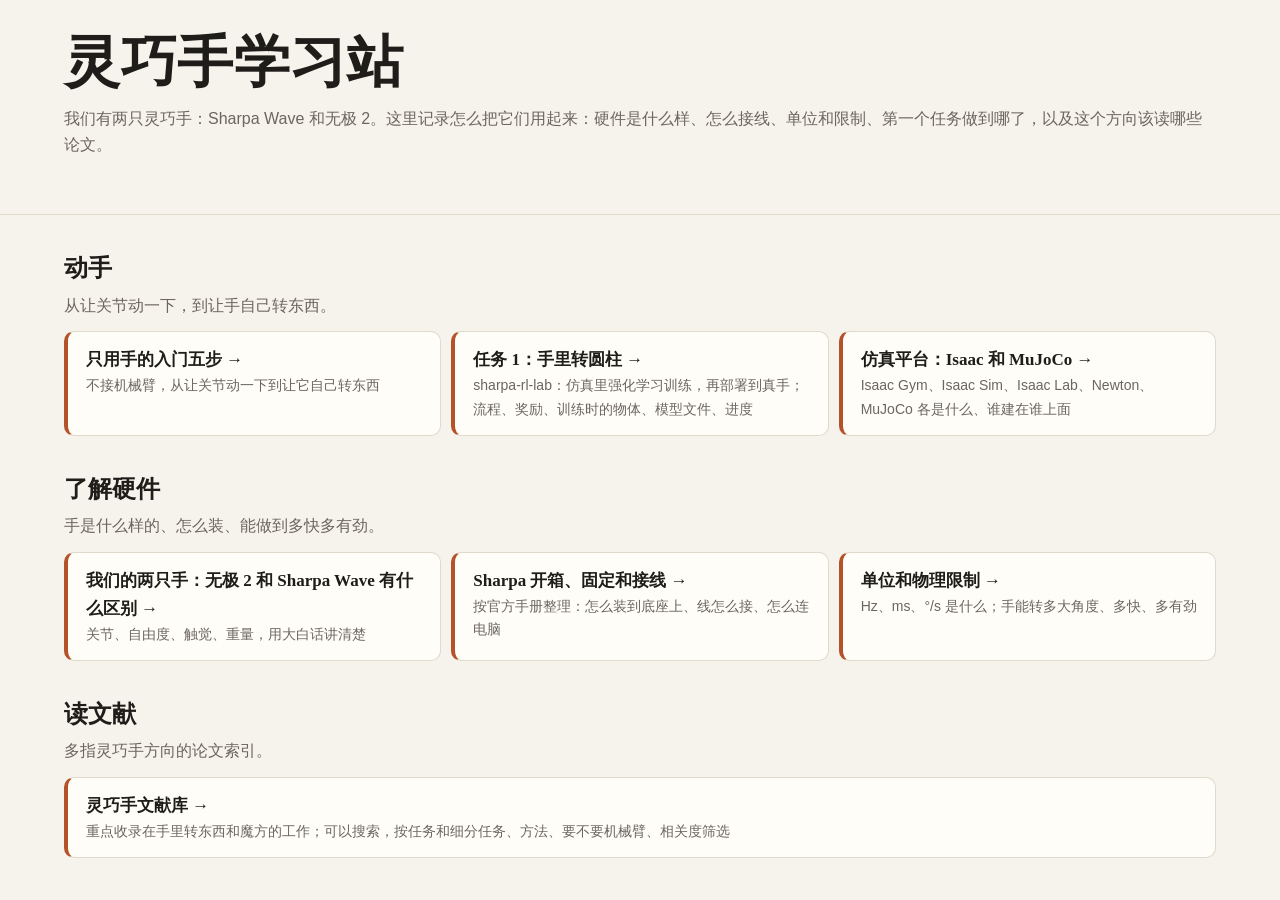
==== commit 2ffffa06: "新增仿真平台页 sims.html；任务页加“真手上圆柱 2 为什么转半圈就不转了” - sims.html：Isaac Gym / Isaac Sim / Isaac Lab / Newton / " ====
--- a/index.html
+++ b/index.html
@@ -26,6 +26,7 @@
     <div class="navcards">
       <a class="navcard" href="start.html"><strong>只用手的入门五步 →</strong><span>不接机械臂，从让关节动一下到让它自己转东西</span></a>
       <a class="navcard" href="task-rotate.html"><strong>任务 1：手里转圆柱 →</strong><span>sharpa-rl-lab：仿真里强化学习训练，再部署到真手；流程、奖励、训练时的物体、模型文件、进度</span></a>
+      <a class="navcard" href="sims.html"><strong>仿真平台：Isaac 和 MuJoCo →</strong><span>Isaac Gym、Isaac Sim、Isaac Lab、Newton、MuJoCo 各是什么、谁建在谁上面</span></a>
     </div>
   </section>
 
--- a/style.css
+++ b/style.css
@@ -92,11 +92,15 @@
 .meta { display: flex; flex-wrap: wrap; align-items: center; gap: 6px 12px; font-size: 13px; color: var(--muted); }
 .tag { display: inline-flex; align-items: center; gap: 6px; color: var(--ink); font-weight: 600; }
 .meta .date, .meta .aid { font-family: var(--mono); font-size: 12px; }
-.star { color: var(--accent); background: var(--accent-soft); border-radius: 4px; padding: 0 6px; font-size: 12px; font-weight: 600; }
+.starbtn { font: 18px/1 var(--sans); color: var(--muted); background: none; border: 0; border-radius: 4px; padding: 2px 4px; cursor: pointer; }
+.starbtn[aria-pressed="true"] { color: var(--accent); }
+.starbtn:hover { color: var(--accent); }
+.vh { position: absolute; width: 1px; height: 1px; overflow: hidden; clip: rect(0 0 0 0); white-space: nowrap; }
 .paper h3 { font: 700 19px/1.4 var(--serif); margin: 6px 0 2px; overflow-wrap: anywhere; }
 .paper h3 a { color: var(--ink); text-decoration: none; }
 .paper h3 a:hover { color: var(--accent); text-decoration: underline; }
 .short { font: 600 12px var(--mono); color: var(--c); margin-right: 8px; white-space: nowrap; }
+@media (max-width: 600px) { .short { white-space: normal; } }
 .authors { font-size: 13.5px; color: var(--muted); margin: 0 0 8px; }
 .zh { margin: 0 0 8px; }
 mark { background: var(--mark); color: inherit; border-radius: 2px; padding: 0 1px; }
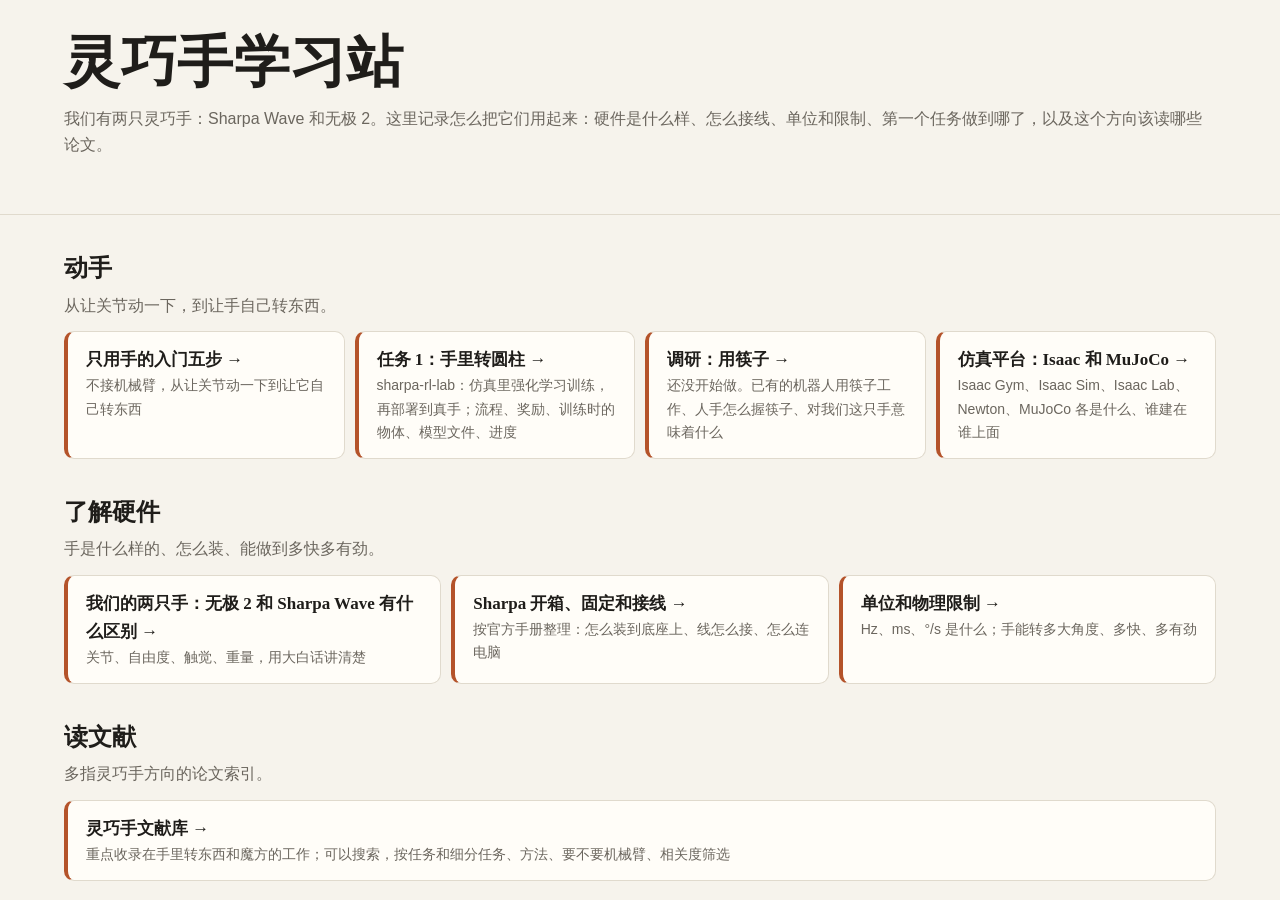
==== commit ff21760e: "新页面 task-chopsticks：用筷子的文献调研（9 篇机器人 / 仿真 + 3 篇人手研究）；文献库加“用筷子”标签；各页导航和首页加入口 Co-Authored-By: Claude Fa" ====
--- a/index.html
+++ b/index.html
@@ -26,6 +26,7 @@
     <div class="navcards">
       <a class="navcard" href="start.html"><strong>只用手的入门五步 →</strong><span>不接机械臂，从让关节动一下到让它自己转东西</span></a>
       <a class="navcard" href="task-rotate.html"><strong>任务 1：手里转圆柱 →</strong><span>sharpa-rl-lab：仿真里强化学习训练，再部署到真手；流程、奖励、训练时的物体、模型文件、进度</span></a>
+      <a class="navcard" href="task-chopsticks.html"><strong>调研：用筷子 →</strong><span>还没开始做。已有的机器人用筷子工作、人手怎么握筷子、对我们这只手意味着什么</span></a>
       <a class="navcard" href="sims.html"><strong>仿真平台：Isaac 和 MuJoCo →</strong><span>Isaac Gym、Isaac Sim、Isaac Lab、Newton、MuJoCo 各是什么、谁建在谁上面</span></a>
     </div>
   </section>
--- a/style.css
+++ b/style.css
@@ -274,3 +274,71 @@
 .paper .rel { font-size: 12px; color: var(--muted); border: 1px solid var(--line); border-radius: 999px; padding: 0 8px; }
 .sub-label { margin-top: 6px; }
 .paper { min-width: 0; overflow-wrap: break-word; }
+
+/* setup.html：打印支架前要量的尺寸 */
+.m-scroll { overflow-x: auto; -webkit-overflow-scrolling: touch; }
+.m-fig { margin: 0; }
+.m-fig img { display: block; width: 100%; min-width: 520px; max-width: 700px; height: auto; border: 1px solid var(--line); border-radius: 8px; background: #fff; }
+.m-over { margin: 16px 0 8px; }
+.m-note { margin: 8px 0 14px; padding: 2px 18px; }
+.m-card { display: grid; grid-template-columns: minmax(0, 560px) minmax(0, 1fr); gap: 20px; align-items: start; background: var(--surface); border: 1px solid var(--line); border-radius: 10px; padding: 16px; margin: 14px 0; }
+.m-card h4 { font: 700 17px/1.4 var(--serif); margin: 0 0 6px; }
+.m-body p { margin: 8px 0; }
+.m-body b { display: inline-block; min-width: 4.5em; color: var(--muted); font-weight: 600; margin-right: 6px; }
+.m-exp { display: grid; grid-template-columns: auto 1fr; gap: 4px 10px; margin: 8px 0; padding: 8px 10px; background: var(--bg); border-radius: 8px; }
+.m-exp dt { color: var(--muted); font-weight: 600; }
+.m-exp dd { margin: 0; }
+.m-in { display: flex; flex-wrap: wrap; gap: 8px 14px; align-items: center; margin: 10px 0 4px; padding: 10px; border: 1px dashed var(--accent); border-radius: 8px; }
+.m-in input[type=text] { width: 6.5em; font: inherit; padding: 3px 6px; border: 1px solid var(--line); border-radius: 6px; background: #fff; }
+.m-in .wide { flex: 1 1 100%; display: flex; gap: 8px; align-items: center; }
+.m-in .wide input { flex: 1; width: auto; }
+.m-in select { font: inherit; padding: 3px 6px; border: 1px solid var(--line); border-radius: 6px; background: #fff; }
+.m-in input.m-off { border-color: #c98a3a; background: #fff6e8; }
+.m-warn { font-size: 13.5px; color: #9a6a2a; }
+.m-src { font-size: 13px; color: var(--muted); overflow-wrap: anywhere; }
+.m-copy { display: flex; flex-wrap: wrap; gap: 10px; align-items: center; margin: 18px 0 8px; }
+.m-copy button { font: inherit; padding: 6px 16px; border-radius: 8px; border: 1px solid var(--accent); background: var(--accent); color: #fff; cursor: pointer; }
+.m-copy #m-clear { background: transparent; color: var(--muted); border-color: var(--line); }
+.m-out { width: 100%; font: 14px/1.5 var(--mono); padding: 8px; border: 1px solid var(--line); border-radius: 8px; }
+@media (max-width: 900px) { .m-card { grid-template-columns: minmax(0, 1fr); } }
+.m-card > * { min-width: 0; }
+
+/* task-rotate.html：真手测试记录（颜色：结果 / 参数差异 / 热度） */
+.v { display: inline-block; padding: 1px 8px; border-radius: 10px; font-size: 13px; font-weight: 600; white-space: nowrap; }
+.v-ok    { background: #dcefe0; color: #1e6234; }
+.v-ok::before    { content: "✓ "; }
+.v-stop  { background: #f7eccb; color: #6e5410; }
+.v-stop::before  { content: "‖ "; }
+.v-stuck { background: #f8dcc4; color: #8a3f10; }
+.v-stuck::before { content: "✗ "; }
+.v-drop  { background: #f2d6de; color: #8c2440; }
+.v-drop::before  { content: "↓ "; }
+.v-short { background: #ebe8e1; color: #6b665e; font-weight: 400; }
+.pdiff { background: #e4ddf3; color: #3f2f78; font-weight: 700; border-radius: 4px; padding: 0 4px; }
+td.hg, span.hg { background: #e6f2e8; }
+td.hm, span.hm { background: #fbf3d6; }
+td.hb, span.hb { background: #fae3d2; }
+.legend .hg, .legend .hm, .legend .hb { padding: 0 6px; border-radius: 4px; }
+.legend .v { font-size: 12.5px; }
+table.runs td.nw { white-space: nowrap; }
+table.runs td.na { color: var(--muted); }
+table.runs td.w { min-width: 220px; }
+table.runs tr.short td { color: var(--muted); }
+table.runs small { color: var(--muted); }
+.runs-filter { display: flex; flex-wrap: wrap; gap: 8px 16px; align-items: center; margin: 6px 0 10px; font-size: 14.5px; }
+.runs-filter select { font: inherit; padding: 3px 6px; }
+.cover { display: grid; grid-template-columns: repeat(auto-fill, minmax(150px, 1fr)); gap: 8px; margin: 8px 0 10px; }
+.cover .cell { display: flex; flex-direction: column; gap: 2px; text-align: left; font: inherit; font-size: 13.5px; padding: 8px 10px; border: 1px solid var(--line); border-radius: 8px; background: var(--surface); cursor: pointer; }
+.cover .cell .p { font-weight: 700; }
+.cover .cell .what { color: var(--muted); }
+.cover .cell .n { font-weight: 600; }
+.cover .cell.todo .n { color: var(--muted); }
+.cover .cell.part { border-left: 4px solid #d9b44a; }
+.cover .cell.done { border-left: 4px solid #4f9a62; }
+.cover .cell.todo { border-left: 4px solid var(--line); }
+.cover .cell[aria-pressed="true"] { outline: 2px solid var(--accent); }
+.more code, .explain code, .caveat code { overflow-wrap: anywhere; }
+.m-buy { background: var(--surface); border: 1px solid var(--line); border-left: 4px solid var(--accent); border-radius: 8px; padding: 8px 14px; margin: 12px 0; }
+.m-buy b { display: block; font: 600 12px var(--mono); color: var(--muted); letter-spacing: .06em; }
+.m-buy p { margin: 4px 0; }
+.m-gnote { font-size: 14px; margin: 4px 0 8px; } .m-gnote summary { cursor: pointer; color: var(--accent); } .m-gnote p { color: var(--muted); }
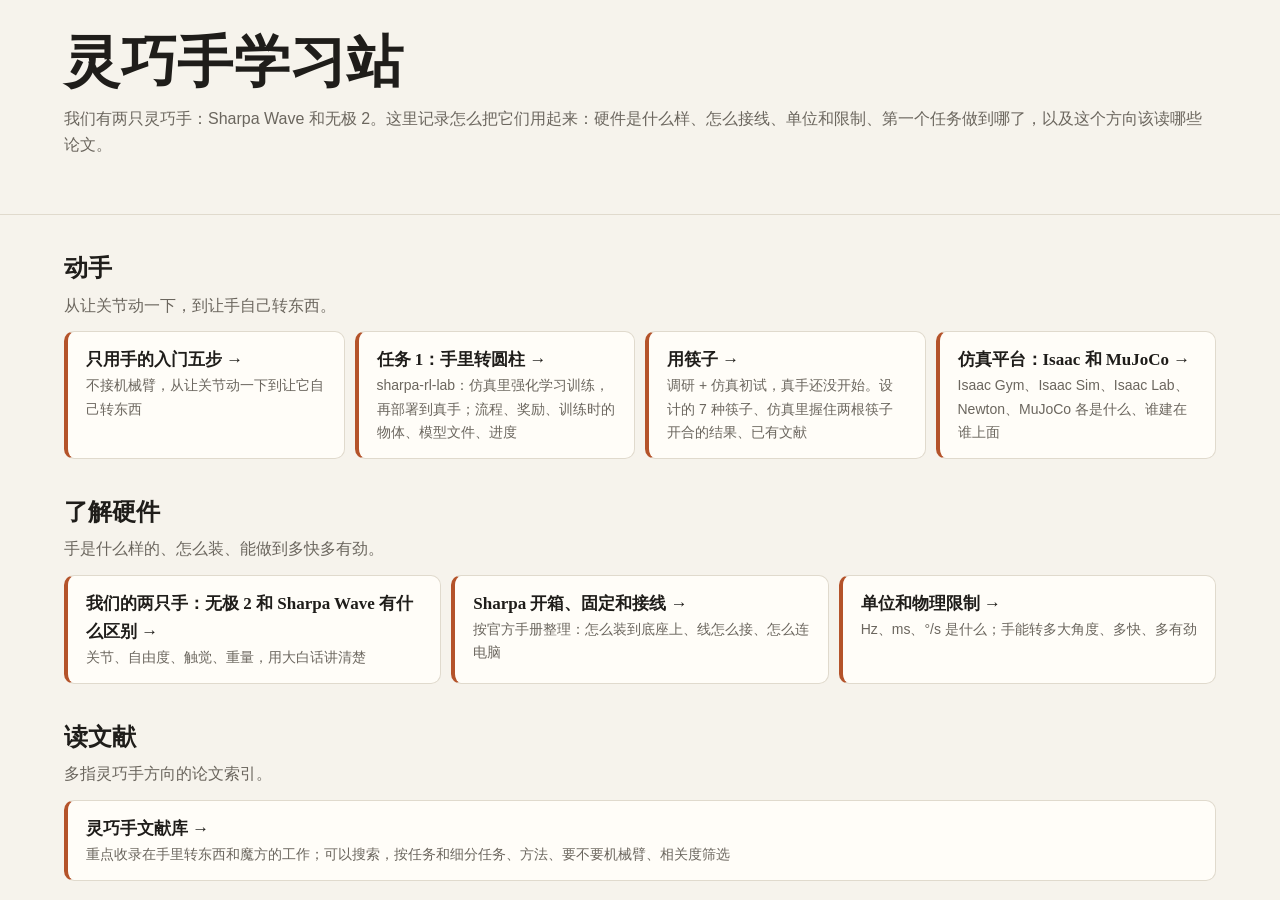
==== commit a3d8bf7e: "用筷子：加我们设计的 7 种筷子、仿真初试（握姿搜索、4 种筷子的结果、视频）和训练配置表 Co-Authored-By: Claude Fable 5.2 <noreply@anthropic.co" ====
--- a/index.html
+++ b/index.html
@@ -26,7 +26,7 @@
     <div class="navcards">
       <a class="navcard" href="start.html"><strong>只用手的入门五步 →</strong><span>不接机械臂，从让关节动一下到让它自己转东西</span></a>
       <a class="navcard" href="task-rotate.html"><strong>任务 1：手里转圆柱 →</strong><span>sharpa-rl-lab：仿真里强化学习训练，再部署到真手；流程、奖励、训练时的物体、模型文件、进度</span></a>
-      <a class="navcard" href="task-chopsticks.html"><strong>调研：用筷子 →</strong><span>还没开始做。已有的机器人用筷子工作、人手怎么握筷子、对我们这只手意味着什么</span></a>
+      <a class="navcard" href="task-chopsticks.html"><strong>用筷子 →</strong><span>调研 + 仿真初试，真手还没开始。设计的 7 种筷子、仿真里握住两根筷子开合的结果、已有文献</span></a>
       <a class="navcard" href="sims.html"><strong>仿真平台：Isaac 和 MuJoCo →</strong><span>Isaac Gym、Isaac Sim、Isaac Lab、Newton、MuJoCo 各是什么、谁建在谁上面</span></a>
     </div>
   </section>
--- a/style.css
+++ b/style.css
@@ -88,7 +88,6 @@
   background: var(--surface); border: 1px solid var(--line); border-left: 4px solid var(--c);
   border-radius: 10px; padding: 16px 18px 12px;
 }
-.paper.read { opacity: .6; }
 .meta { display: flex; flex-wrap: wrap; align-items: center; gap: 6px 12px; font-size: 13px; color: var(--muted); }
 .tag { display: inline-flex; align-items: center; gap: 6px; color: var(--ink); font-weight: 600; }
 .meta .date, .meta .aid { font-family: var(--mono); font-size: 12px; }
@@ -107,13 +106,6 @@
 details summary { cursor: pointer; font-size: 13px; color: var(--muted); width: fit-content; }
 details p { font-size: 14px; color: var(--muted); margin: 8px 0 4px; }
 .actions { display: flex; flex-wrap: wrap; gap: 6px 14px; align-items: center; margin-top: 10px; padding-top: 10px; border-top: 1px dashed var(--line); font-size: 13.5px; }
-.actions button {
-  font: inherit; cursor: pointer; color: var(--muted); background: none;
-  border: 1px solid var(--line); border-radius: 6px; padding: 2px 10px;
-}
-.actions button:hover { color: var(--ink); border-color: var(--muted); }
-.actions button[aria-pressed="true"] { color: var(--accent); border-color: var(--accent); background: var(--accent-soft); }
-.actions .sp { margin-left: auto; }
 
 .empty { color: var(--muted); text-align: center; padding: 40px 0; }
 .foot { color: var(--muted); font-size: 13px; padding-top: 28px; padding-bottom: 48px; margin-top: 40px; border-top: 1px solid var(--line); }
@@ -122,7 +114,6 @@
   .controls { flex-direction: column; }
   .count { margin-left: 0; width: 100%; }
   .paper { padding: 14px 14px 10px; }
-  .actions .sp { margin-left: 0; }
 }
 
 /* ---- compare page ---- */
@@ -327,9 +318,8 @@
 table.runs small { color: var(--muted); }
 .runs-filter { display: flex; flex-wrap: wrap; gap: 8px 16px; align-items: center; margin: 6px 0 10px; font-size: 14.5px; }
 .runs-filter select { font: inherit; padding: 3px 6px; }
-.cover { display: grid; grid-template-columns: repeat(auto-fill, minmax(150px, 1fr)); gap: 8px; margin: 8px 0 10px; }
-.cover .cell { display: flex; flex-direction: column; gap: 2px; text-align: left; font: inherit; font-size: 13.5px; padding: 8px 10px; border: 1px solid var(--line); border-radius: 8px; background: var(--surface); cursor: pointer; }
-.cover .cell .p { font-weight: 700; }
+.cover td { vertical-align: middle; }
+.cover .cell { display: flex; gap: 8px; align-items: baseline; width: 100%; min-width: 96px; text-align: left; font: inherit; font-size: 13.5px; padding: 5px 10px; border: 1px solid var(--line); border-radius: 6px; background: var(--surface); cursor: pointer; }
 .cover .cell .what { color: var(--muted); }
 .cover .cell .n { font-weight: 600; }
 .cover .cell.todo .n { color: var(--muted); }
@@ -342,3 +332,13 @@
 .m-buy b { display: block; font: 600 12px var(--mono); color: var(--muted); letter-spacing: .06em; }
 .m-buy p { margin: 4px 0; }
 .m-gnote { font-size: 14px; margin: 4px 0 8px; } .m-gnote summary { cursor: pointer; color: var(--accent); } .m-gnote p { color: var(--muted); }
+
+/* 历史记录表里点开的录像 */
+table.runs tr.vrow td { background: var(--bg); }
+table.runs tr.vrow video { display: block; width: 360px; max-width: 100%; height: auto; aspect-ratio: 1; background: #000; border-radius: 6px; margin-bottom: 4px; }
+table.runs .vbtn { font-size: 13px; padding: 2px 8px; white-space: nowrap; }
+@media (max-width: 560px) {
+  #cover { min-width: 0; }
+  #cover th:nth-child(2), #cover td:nth-child(2) { display: none; }
+  .cover .cell { min-width: 0; padding: 5px 6px; gap: 4px; flex-wrap: wrap; }
+}
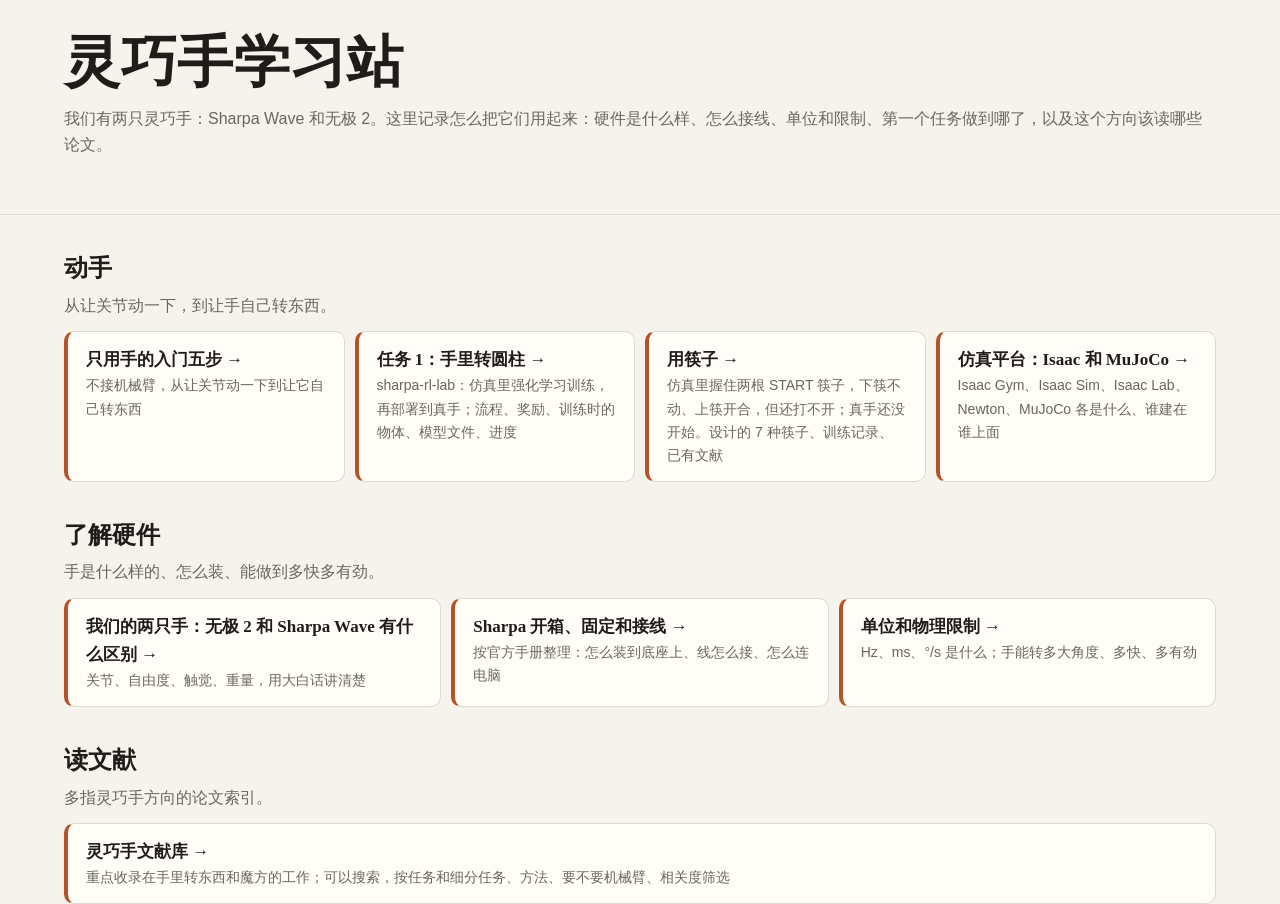
==== commit 849ba8ad: "用筷子：整页重写（现状在前、按主题组织；第一轮并进训练表；正文从 8481 字减到 3412 字，表 4 张、图 2 张、视频 2 段） Co-Authored-By: Claude Fable 5." ====
--- a/index.html
+++ b/index.html
@@ -26,7 +26,7 @@
     <div class="navcards">
       <a class="navcard" href="start.html"><strong>只用手的入门五步 →</strong><span>不接机械臂，从让关节动一下到让它自己转东西</span></a>
       <a class="navcard" href="task-rotate.html"><strong>任务 1：手里转圆柱 →</strong><span>sharpa-rl-lab：仿真里强化学习训练，再部署到真手；流程、奖励、训练时的物体、模型文件、进度</span></a>
-      <a class="navcard" href="task-chopsticks.html"><strong>用筷子 →</strong><span>调研 + 仿真初试，真手还没开始。设计的 7 种筷子、仿真里握住两根筷子开合的结果、已有文献</span></a>
+      <a class="navcard" href="task-chopsticks.html"><strong>用筷子 →</strong><span>仿真里握住两根 START 筷子，下筷不动、上筷开合，但还打不开；真手还没开始。设计的 7 种筷子、训练记录、已有文献</span></a>
       <a class="navcard" href="sims.html"><strong>仿真平台：Isaac 和 MuJoCo →</strong><span>Isaac Gym、Isaac Sim、Isaac Lab、Newton、MuJoCo 各是什么、谁建在谁上面</span></a>
     </div>
   </section>
